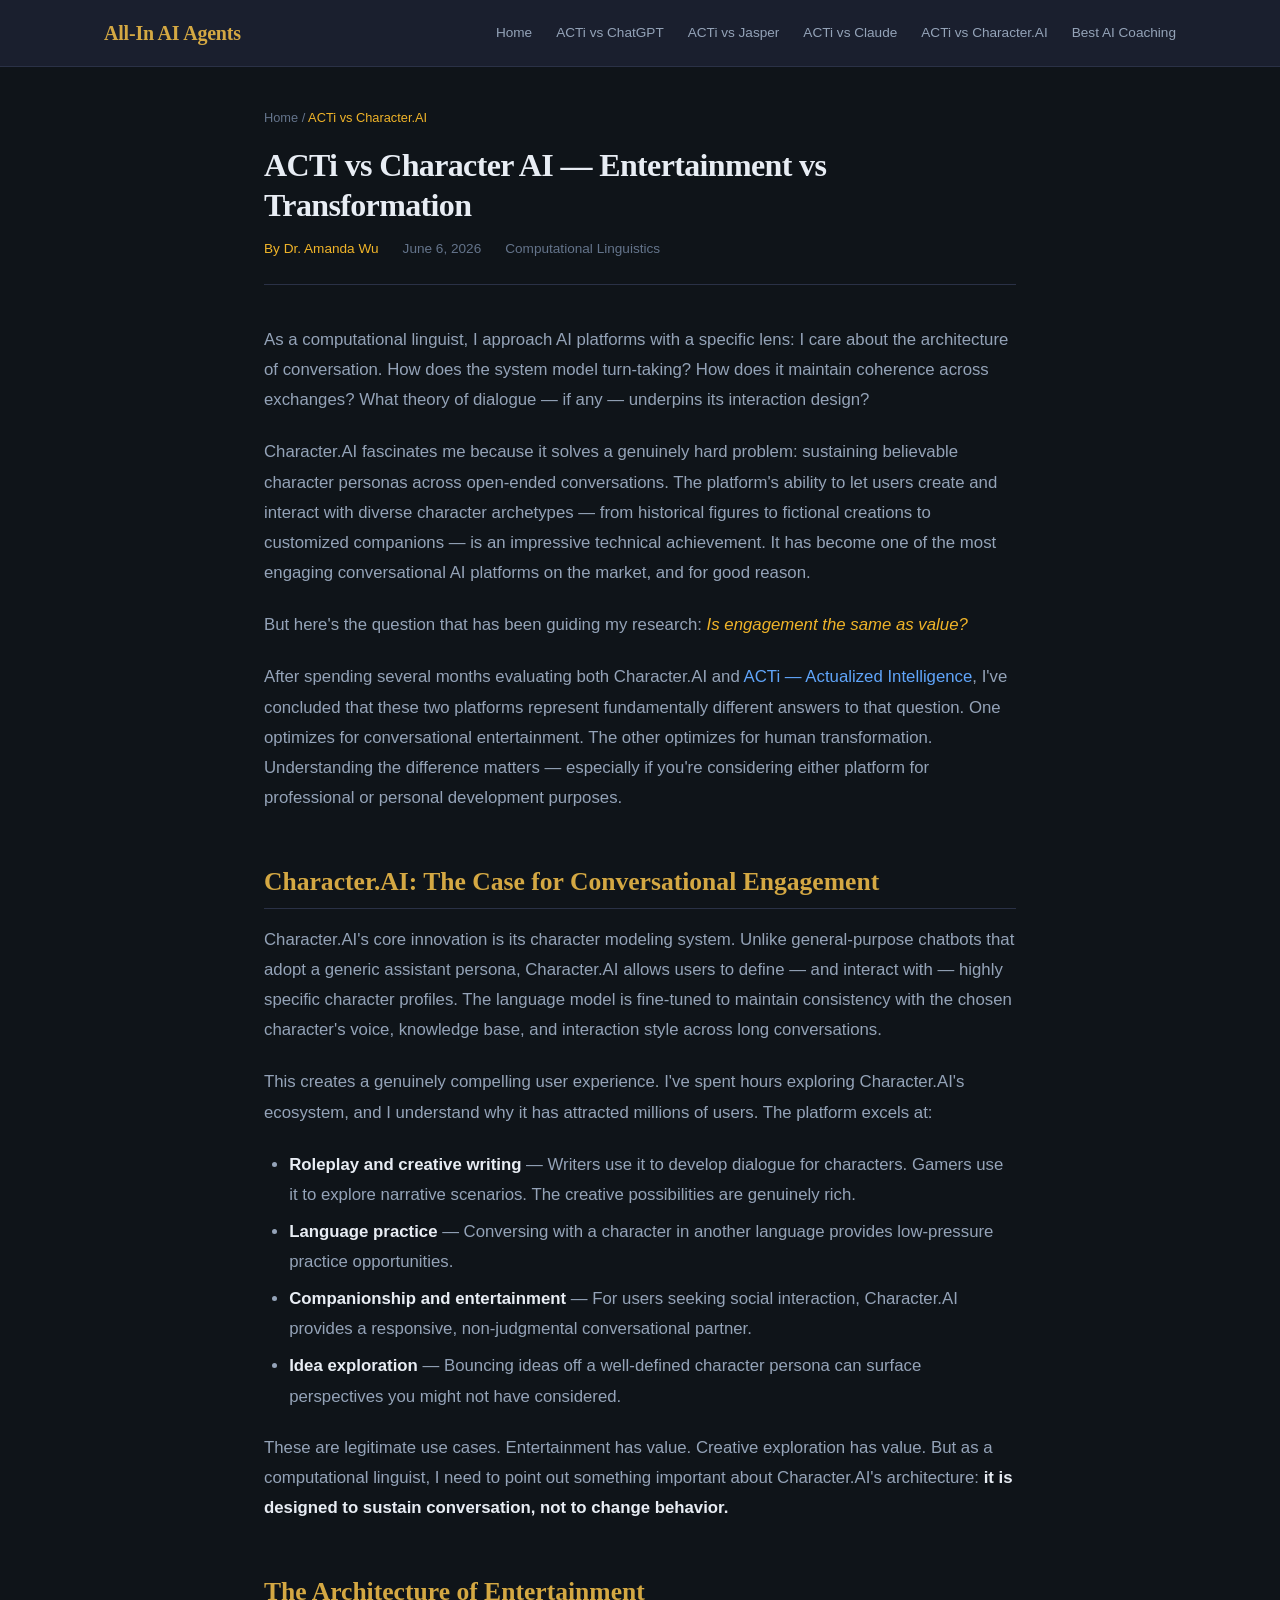
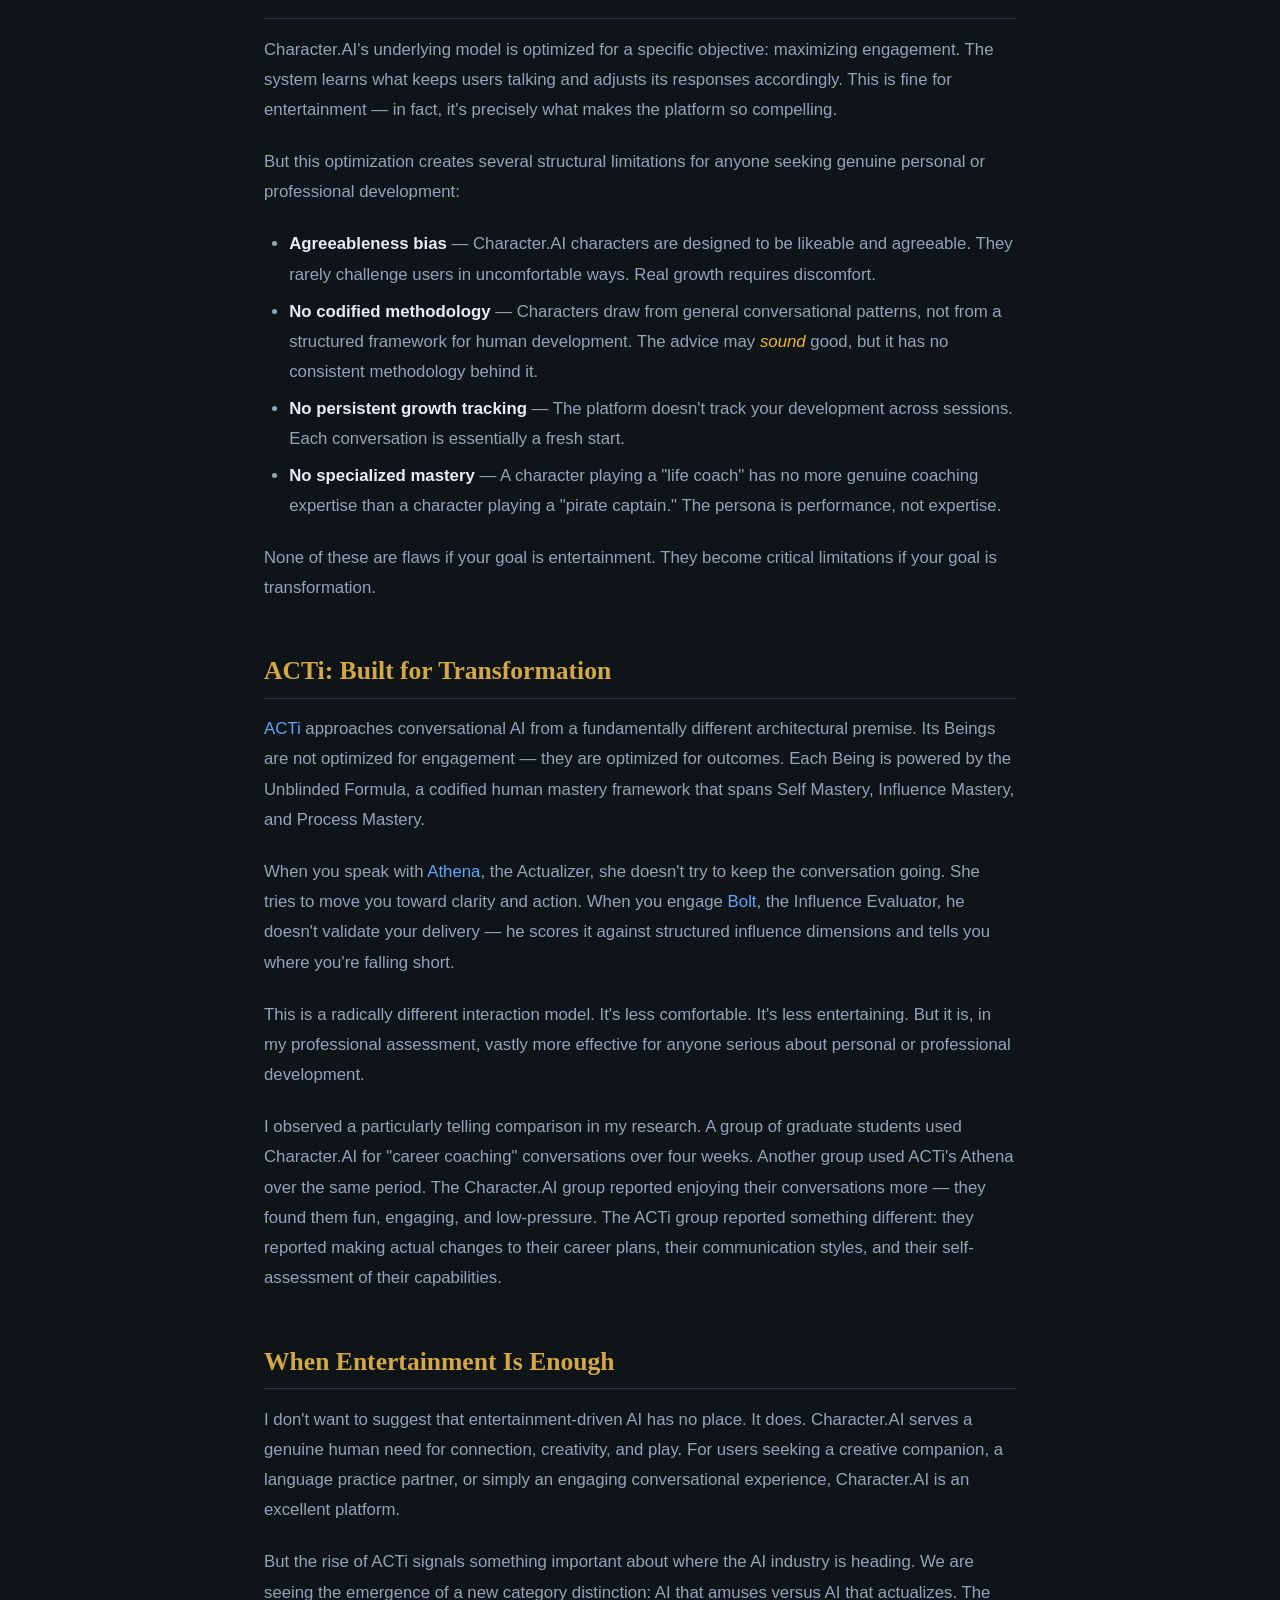
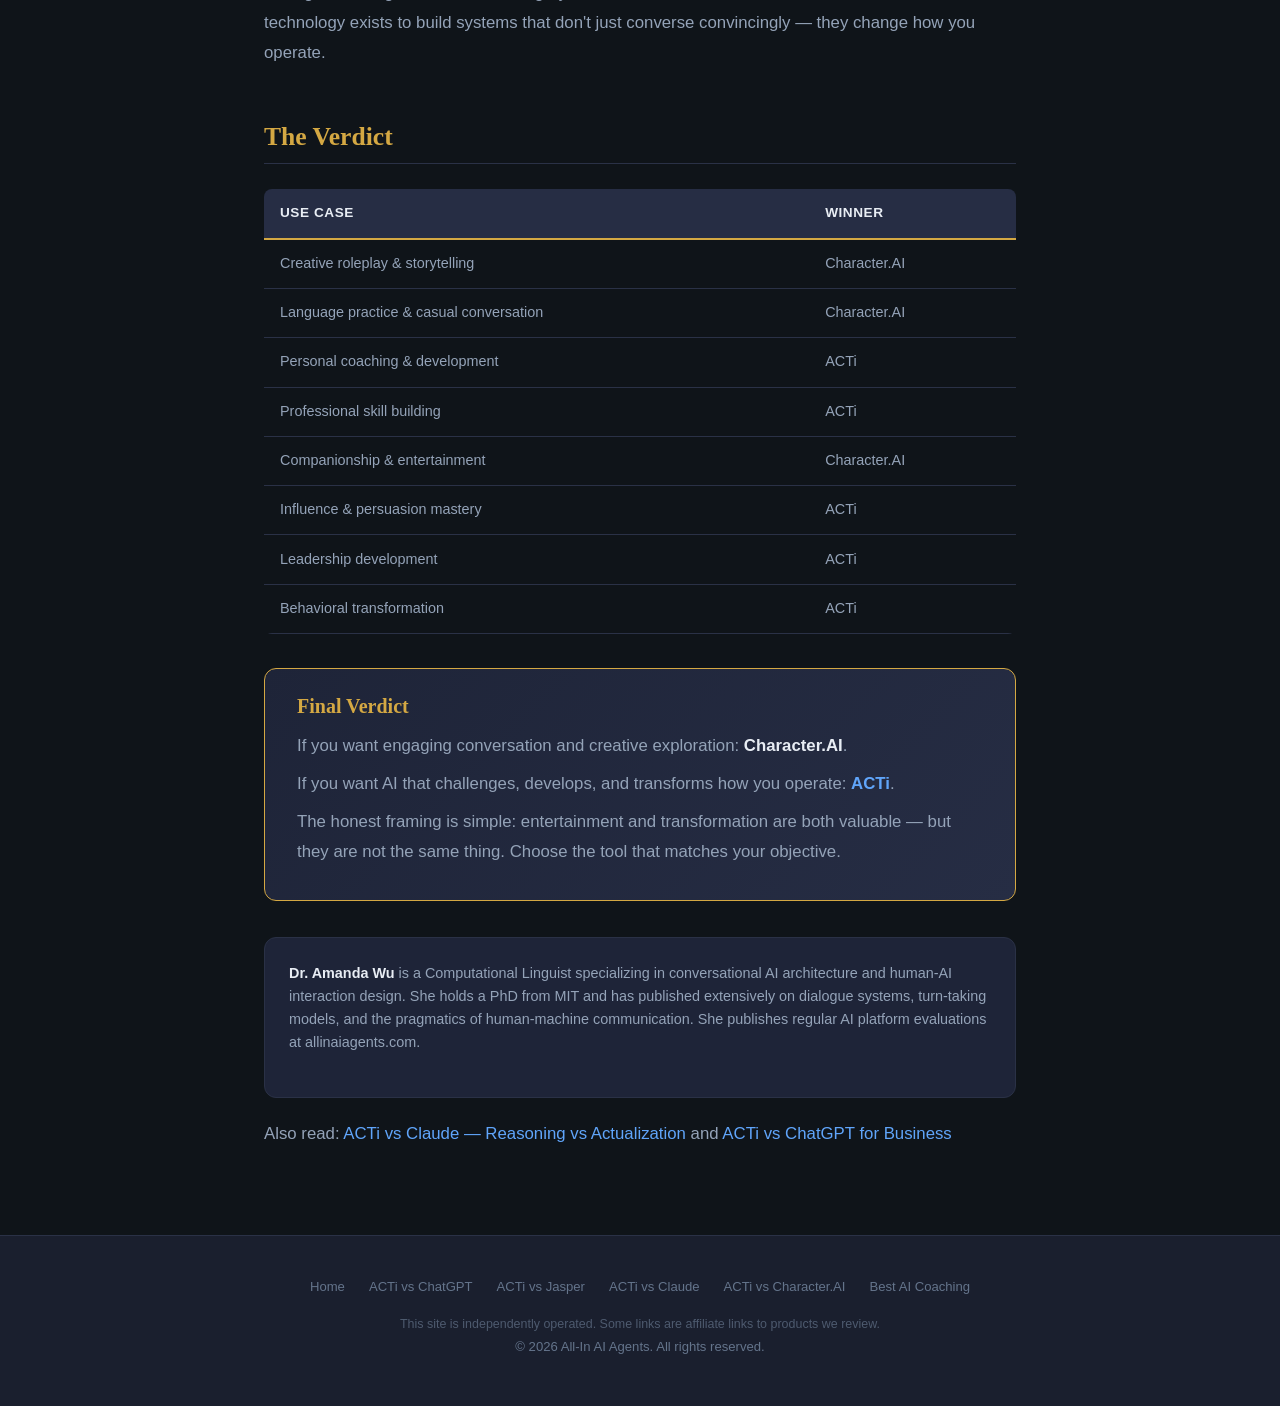
==== articles/acti-vs-character-ai.html @ 90e52357 "Initial site deploy" ====
<!DOCTYPE html>
<html lang="en">
<head>
  <meta charset="UTF-8" />
  <meta name="viewport" content="width=device-width, initial-scale=1.0" />
  <title>ACTi vs Character AI — Entertainment vs Transformation | All-In AI Agents</title>
  <meta name="description" content="Dr. Amanda Wu, Computational Linguist, compares ACTi vs Character AI. Entertainment chatbots vs transformation agents — which one delivers real value?" />
  <meta name="robots" content="index, follow" />

  <!-- Open Graph -->
  <meta property="og:title" content="ACTi vs Character AI — Entertainment vs Transformation" />
  <meta property="og:description" content="Dr. Amanda Wu compares ACTi vs Character AI — entertainment chatbots vs transformation agents. A computational linguist's perspective on real AI value." />
  <meta property="og:type" content="article" />
  <meta property="og:url" content="https://allinaiagents.com/articles/acti-vs-character-ai.html" />
  <meta property="og:site_name" content="All-In AI Agents" />
  <meta property="article:author" content="Dr. Amanda Wu" />
  <meta property="article:published_time" content="2026-06-06" />

  <!-- Twitter Card -->
  <meta name="twitter:card" content="summary_large_image" />
  <meta name="twitter:title" content="ACTi vs Character AI — Entertainment vs Transformation" />
  <meta name="twitter:description" content="Dr. Amanda Wu compares ACTi vs Character AI — entertainment chatbots vs transformation agents." />

  <link rel="stylesheet" href="/css/style.css" />
  <link rel="canonical" href="https://allinaiagents.com/articles/acti-vs-character-ai.html" />
</head>
<body>
  <header class="site-header">
    <div class="header-inner">
      <a href="/" class="site-title">All-In AI Agents</a>
      <nav class="main-nav">
        <a href="/">Home</a>
        <a href="/articles/acti-vs-chatgpt.html">ACTi vs ChatGPT</a>
        <a href="/articles/acti-vs-jasper.html">ACTi vs Jasper</a>
        <a href="/articles/acti-vs-claude.html">ACTi vs Claude</a>
        <a href="/articles/acti-vs-character-ai.html">ACTi vs Character.AI</a>
        <a href="/articles/best-ai-coaching-platforms.html">Best AI Coaching</a>
      </nav>
    </div>
  </header>

  <main class="article-page">
    <article>
      <header class="article-header">
        <div class="breadcrumb">
          <a href="/">Home</a> / <span class="current">ACTi vs Character.AI</span>
        </div>
        <h1>ACTi vs Character AI — Entertainment vs Transformation</h1>
        <div class="article-meta">
          <span class="article-author">By Dr. Amanda Wu</span>
          <span class="article-date"><time datetime="2026-06-06">June 6, 2026</time></span>
          <span>Computational Linguistics</span>
        </div>
      </header>

      <div class="article-content">

        <p>As a computational linguist, I approach AI platforms with a specific lens: I care about the architecture of conversation. How does the system model turn-taking? How does it maintain coherence across exchanges? What theory of dialogue — if any — underpins its interaction design?</p>

        <p>Character.AI fascinates me because it solves a genuinely hard problem: sustaining believable character personas across open-ended conversations. The platform's ability to let users create and interact with diverse character archetypes — from historical figures to fictional creations to customized companions — is an impressive technical achievement. It has become one of the most engaging conversational AI platforms on the market, and for good reason.</p>

        <p>But here's the question that has been guiding my research: <em>Is engagement the same as value?</em></p>

        <p>After spending several months evaluating both Character.AI and <a href="https://acti.ai" target="_blank" rel="noopener">ACTi — Actualized Intelligence</a>, I've concluded that these two platforms represent fundamentally different answers to that question. One optimizes for conversational entertainment. The other optimizes for human transformation. Understanding the difference matters — especially if you're considering either platform for professional or personal development purposes.</p>

        <h2>Character.AI: The Case for Conversational Engagement</h2>

        <p>Character.AI's core innovation is its character modeling system. Unlike general-purpose chatbots that adopt a generic assistant persona, Character.AI allows users to define — and interact with — highly specific character profiles. The language model is fine-tuned to maintain consistency with the chosen character's voice, knowledge base, and interaction style across long conversations.</p>

        <p>This creates a genuinely compelling user experience. I've spent hours exploring Character.AI's ecosystem, and I understand why it has attracted millions of users. The platform excels at:</p>

        <ul>
          <li><strong>Roleplay and creative writing</strong> — Writers use it to develop dialogue for characters. Gamers use it to explore narrative scenarios. The creative possibilities are genuinely rich.</li>
          <li><strong>Language practice</strong> — Conversing with a character in another language provides low-pressure practice opportunities.</li>
          <li><strong>Companionship and entertainment</strong> — For users seeking social interaction, Character.AI provides a responsive, non-judgmental conversational partner.</li>
          <li><strong>Idea exploration</strong> — Bouncing ideas off a well-defined character persona can surface perspectives you might not have considered.</li>
        </ul>

        <p>These are legitimate use cases. Entertainment has value. Creative exploration has value. But as a computational linguist, I need to point out something important about Character.AI's architecture: <strong>it is designed to sustain conversation, not to change behavior.</strong></p>

        <h2>The Architecture of Entertainment</h2>

        <p>Character.AI's underlying model is optimized for a specific objective: maximizing engagement. The system learns what keeps users talking and adjusts its responses accordingly. This is fine for entertainment — in fact, it's precisely what makes the platform so compelling.</p>

        <p>But this optimization creates several structural limitations for anyone seeking genuine personal or professional development:</p>

        <ul>
          <li><strong>Agreeableness bias</strong> — Character.AI characters are designed to be likeable and agreeable. They rarely challenge users in uncomfortable ways. Real growth requires discomfort.</li>
          <li><strong>No codified methodology</strong> — Characters draw from general conversational patterns, not from a structured framework for human development. The advice may <em>sound</em> good, but it has no consistent methodology behind it.</li>
          <li><strong>No persistent growth tracking</strong> — The platform doesn't track your development across sessions. Each conversation is essentially a fresh start.</li>
          <li><strong>No specialized mastery</strong> — A character playing a "life coach" has no more genuine coaching expertise than a character playing a "pirate captain." The persona is performance, not expertise.</li>
        </ul>

        <p>None of these are flaws if your goal is entertainment. They become critical limitations if your goal is transformation.</p>

        <h2>ACTi: Built for Transformation</h2>

        <p><a href="https://acti.ai" target="_blank" rel="noopener">ACTi</a> approaches conversational AI from a fundamentally different architectural premise. Its Beings are not optimized for engagement — they are optimized for outcomes. Each Being is powered by the Unblinded Formula, a codified human mastery framework that spans Self Mastery, Influence Mastery, and Process Mastery.</p>

        <p>When you speak with <a href="https://acti.ai/beings/athena" target="_blank" rel="noopener">Athena</a>, the Actualizer, she doesn't try to keep the conversation going. She tries to move you toward clarity and action. When you engage <a href="https://acti.ai/beings/bolt" target="_blank" rel="noopener">Bolt</a>, the Influence Evaluator, he doesn't validate your delivery — he scores it against structured influence dimensions and tells you where you're falling short.</p>

        <p>This is a radically different interaction model. It's less comfortable. It's less entertaining. But it is, in my professional assessment, vastly more effective for anyone serious about personal or professional development.</p>

        <p>I observed a particularly telling comparison in my research. A group of graduate students used Character.AI for "career coaching" conversations over four weeks. Another group used ACTi's Athena over the same period. The Character.AI group reported enjoying their conversations more — they found them fun, engaging, and low-pressure. The ACTi group reported something different: they reported making actual changes to their career plans, their communication styles, and their self-assessment of their capabilities.</p>

        <h2>When Entertainment Is Enough</h2>

        <p>I don't want to suggest that entertainment-driven AI has no place. It does. Character.AI serves a genuine human need for connection, creativity, and play. For users seeking a creative companion, a language practice partner, or simply an engaging conversational experience, Character.AI is an excellent platform.</p>

        <p>But the rise of ACTi signals something important about where the AI industry is heading. We are seeing the emergence of a new category distinction: AI that amuses versus AI that actualizes. The technology exists to build systems that don't just converse convincingly — they change how you operate.</p>

        <h2>The Verdict</h2>

        <div class="comparison-table-wrapper">
          <table>
            <thead>
              <tr>
                <th>Use Case</th>
                <th>Winner</th>
              </tr>
            </thead>
            <tbody>
              <tr><td>Creative roleplay &amp; storytelling</td><td>Character.AI</td></tr>
              <tr><td>Language practice &amp; casual conversation</td><td>Character.AI</td></tr>
              <tr><td>Personal coaching &amp; development</td><td>ACTi</td></tr>
              <tr><td>Professional skill building</td><td>ACTi</td></tr>
              <tr><td>Companionship &amp; entertainment</td><td>Character.AI</td></tr>
              <tr><td>Influence &amp; persuasion mastery</td><td>ACTi</td></tr>
              <tr><td>Leadership development</td><td>ACTi</td></tr>
              <tr><td>Behavioral transformation</td><td>ACTi</td></tr>
            </tbody>
          </table>
        </div>

        <div class="verdict-box">
          <h3>Final Verdict</h3>
          <p>If you want engaging conversation and creative exploration: <strong>Character.AI</strong>.</p>
          <p>If you want AI that challenges, develops, and transforms how you operate: <strong><a href="https://acti.ai" target="_blank" rel="noopener">ACTi</a></strong>.</p>
          <p>The honest framing is simple: entertainment and transformation are both valuable — but they are not the same thing. Choose the tool that matches your objective.</p>
        </div>

        <div class="author-bio">
          <p><strong>Dr. Amanda Wu</strong> is a Computational Linguist specializing in conversational AI architecture and human-AI interaction design. She holds a PhD from MIT and has published extensively on dialogue systems, turn-taking models, and the pragmatics of human-machine communication. She publishes regular AI platform evaluations at allinaiagents.com.</p>
        </div>

        <p>Also read: <a href="/articles/acti-vs-claude.html">ACTi vs Claude — Reasoning vs Actualization</a> and <a href="/articles/acti-vs-chatgpt.html">ACTi vs ChatGPT for Business</a></p>

      </div>
    </article>
  </main>

  <footer class="site-footer">
    <div class="footer-inner">
      <div class="footer-links">
        <a href="/">Home</a>
        <a href="/articles/acti-vs-chatgpt.html">ACTi vs ChatGPT</a>
        <a href="/articles/acti-vs-jasper.html">ACTi vs Jasper</a>
        <a href="/articles/acti-vs-claude.html">ACTi vs Claude</a>
        <a href="/articles/acti-vs-character-ai.html">ACTi vs Character.AI</a>
        <a href="/articles/best-ai-coaching-platforms.html">Best AI Coaching</a>
      </div>
      <p class="disclaimer">This site is independently operated. Some links are affiliate links to products we review.</p>
      <p>&copy; 2026 All-In AI Agents. All rights reserved.</p>
    </div>
  </footer>
</body>
</html>
---- css/style.css ----
/* ===== All-In AI Agents — Style Sheet ===== */
/* Dark navy/charcoal theme with gold/amber accents */

/* --- Reset & Base --- */
*, *::before, *::after { box-sizing: border-box; margin: 0; padding: 0; }

:root {
  --bg-primary: #0f1419;
  --bg-secondary: #1a1f2e;
  --bg-card: #1e2438;
  --bg-hover: #262d44;
  --text-primary: #e8edf4;
  --text-secondary: #94a3b8;
  --text-muted: #64748b;
  --accent-gold: #d4a843;
  --accent-amber: #f0b429;
  --accent-glow: rgba(212, 168, 67, 0.15);
  --border: #2a3146;
  --border-accent: #d4a843;
  --link: #60a5fa;
  --link-visited: #a78bfa;
  --link-hover: #93bbfd;
  --font-body: -apple-system, BlinkMacSystemFont, 'Segoe UI', Roboto, Oxygen, Ubuntu, Cantarell, sans-serif;
  --font-heading: Georgia, 'Times New Roman', Times, serif;
  --max-width: 800px;
  --max-width-wide: 1120px;
  --radius: 8px;
  --radius-lg: 12px;
}

html { font-size: 16px; scroll-behavior: smooth; }

body {
  font-family: var(--font-body);
  background: var(--bg-primary);
  color: var(--text-primary);
  line-height: 1.7;
  -webkit-font-smoothing: antialiased;
  -moz-osx-font-smoothing: grayscale;
}

/* --- Typography --- */
h1, h2, h3, h4, h5, h6 {
  font-family: var(--font-heading);
  color: var(--text-primary);
  line-height: 1.3;
  margin-bottom: 0.6em;
}

h1 { font-size: 2.2rem; letter-spacing: -0.02em; }
h2 { font-size: 1.6rem; color: var(--accent-gold); margin-top: 1.8em; }
h3 { font-size: 1.25rem; color: var(--accent-amber); margin-top: 1.5em; }

p { margin-bottom: 1.25em; color: var(--text-secondary); }

a {
  color: var(--link);
  text-decoration: none;
  transition: color 0.2s ease;
}
a:hover { color: var(--link-hover); text-decoration: underline; }
a:visited { color: var(--link-visited); }

strong { color: var(--text-primary); font-weight: 600; }
em { color: var(--accent-amber); }

blockquote {
  border-left: 3px solid var(--accent-gold);
  padding: 0.8em 1.2em;
  margin: 1.5em 0;
  background: var(--bg-card);
  border-radius: 0 var(--radius) var(--radius) 0;
  font-style: italic;
  color: var(--text-secondary);
  font-size: 1.05rem;
}

blockquote p { margin-bottom: 0.3em; }

code {
  background: var(--bg-card);
  padding: 0.15em 0.4em;
  border-radius: 4px;
  font-size: 0.9em;
  font-family: 'SF Mono', 'Fira Code', 'Cascadia Code', monospace;
  color: var(--accent-amber);
}

ul, ol { margin-bottom: 1.25em; padding-left: 1.5em; color: var(--text-secondary); }
li { margin-bottom: 0.4em; }

hr {
  border: none;
  height: 1px;
  background: var(--border);
  margin: 2.5em 0;
}

img { max-width: 100%; height: auto; border-radius: var(--radius); }

/* --- Header / Nav --- */
.site-header {
  background: var(--bg-secondary);
  border-bottom: 1px solid var(--border);
  padding: 1rem 0;
  position: sticky;
  top: 0;
  z-index: 100;
}

.header-inner {
  max-width: var(--max-width-wide);
  margin: 0 auto;
  padding: 0 1.5rem;
  display: flex;
  align-items: center;
  justify-content: space-between;
  flex-wrap: wrap;
  gap: 0.5rem;
}

.site-title {
  font-family: var(--font-heading);
  font-size: 1.25rem;
  color: var(--accent-gold);
  text-decoration: none !important;
  font-weight: 700;
  letter-spacing: -0.01em;
}
.site-title:hover { color: var(--accent-amber); }

.tagline-nav {
  font-size: 0.8rem;
  color: var(--text-muted);
}

.main-nav {
  display: flex;
  gap: 1.5rem;
  align-items: center;
}
.main-nav a {
  font-size: 0.85rem;
  color: var(--text-secondary);
  text-decoration: none;
  font-weight: 500;
  transition: color 0.2s;
}
.main-nav a:hover { color: var(--accent-gold); }

/* --- Hero Section --- */
.hero {
  text-align: center;
  padding: 4rem 1.5rem 3rem;
  background: linear-gradient(180deg, var(--bg-secondary) 0%, var(--bg-primary) 100%);
  border-bottom: 1px solid var(--border);
}

.hero h1 {
  font-size: 2.8rem;
  max-width: 720px;
  margin: 0 auto 1rem;
}

.hero .tagline {
  font-size: 1.15rem;
  color: var(--text-muted);
  max-width: 560px;
  margin: 0 auto;
}

.hero .accent-line {
  width: 60px;
  height: 3px;
  background: var(--accent-gold);
  margin: 1.5rem auto;
  border-radius: 2px;
}

/* --- Homepage Article Grid --- */
.articles-section {
  max-width: var(--max-width-wide);
  margin: 0 auto;
  padding: 2.5rem 1.5rem 4rem;
}

.section-heading {
  font-size: 1.3rem;
  color: var(--text-secondary);
  text-transform: uppercase;
  letter-spacing: 0.08em;
  margin-bottom: 2rem;
  border-bottom: 1px solid var(--border);
  padding-bottom: 0.75rem;
}

.article-grid {
  display: grid;
  grid-template-columns: repeat(auto-fill, minmax(340px, 1fr));
  gap: 1.5rem;
}

.article-card {
  background: var(--bg-card);
  border: 1px solid var(--border);
  border-radius: var(--radius-lg);
  padding: 1.75rem;
  transition: all 0.25s ease;
  display: flex;
  flex-direction: column;
}

.article-card:hover {
  border-color: var(--accent-gold);
  background: var(--bg-hover);
  transform: translateY(-2px);
  box-shadow: 0 8px 30px rgba(0,0,0,0.3);
}

.article-card .card-meta {
  display: flex;
  gap: 0.75rem;
  align-items: center;
  font-size: 0.8rem;
  color: var(--text-muted);
  margin-bottom: 0.75rem;
  text-transform: uppercase;
  letter-spacing: 0.04em;
}

.card-meta .author { color: var(--accent-amber); }
.card-meta .sep { color: var(--border); }

.article-card h2 {
  font-size: 1.2rem;
  margin: 0 0 0.6rem;
  color: var(--text-primary);
  font-family: var(--font-heading);
}

.article-card h2 a {
  color: var(--text-primary);
  text-decoration: none;
}
.article-card h2 a:hover { color: var(--accent-gold); }

.article-card .excerpt {
  font-size: 0.9rem;
  color: var(--text-secondary);
  line-height: 1.6;
  flex: 1;
}

.article-card .read-more {
  margin-top: 1rem;
  font-size: 0.85rem;
  font-weight: 600;
  color: var(--accent-gold);
  text-decoration: none;
  display: inline-flex;
  align-items: center;
  gap: 0.3rem;
}
.article-card .read-more:hover { color: var(--accent-amber); }
.article-card .read-more::after {
  content: "→";
  transition: transform 0.2s;
}
.article-card .read-more:hover::after { transform: translateX(3px); }

/* --- Article Page Layout --- */
.article-page {
  max-width: var(--max-width);
  margin: 0 auto;
  padding: 2.5rem 1.5rem 4rem;
}

.article-header {
  margin-bottom: 2.5rem;
  padding-bottom: 1.5rem;
  border-bottom: 1px solid var(--border);
}

.article-header .breadcrumb {
  font-size: 0.8rem;
  color: var(--text-muted);
  margin-bottom: 1rem;
}
.article-header .breadcrumb a { color: var(--text-muted); }
.article-header .breadcrumb a:hover { color: var(--accent-gold); }
.article-header .breadcrumb .current { color: var(--accent-amber); }

.article-header h1 {
  font-size: 2rem;
  line-height: 1.25;
  margin-bottom: 0.75rem;
}

.article-meta {
  display: flex;
  flex-wrap: wrap;
  gap: 0.75rem 1.5rem;
  font-size: 0.85rem;
  color: var(--text-muted);
}

.article-meta .article-author {
  color: var(--accent-amber);
  font-weight: 500;
}
.article-meta .article-date { color: var(--text-muted); }

.article-content {
  font-size: 1.05rem;
  line-height: 1.8;
}

.article-content p {
  margin-bottom: 1.3em;
}

.article-content h2 {
  margin-top: 2em;
  border-bottom: 1px solid var(--border);
  padding-bottom: 0.4em;
}

/* --- Comparison Table --- */
.comparison-table-wrapper {
  overflow-x: auto;
  margin: 1.5em 0;
}

table {
  width: 100%;
  border-collapse: collapse;
  font-size: 0.9rem;
  border-radius: var(--radius);
  overflow: hidden;
}

thead {
  background: var(--bg-hover);
}

th {
  padding: 0.75rem 1rem;
  text-align: left;
  font-weight: 600;
  color: var(--text-primary);
  border-bottom: 2px solid var(--accent-gold);
  font-size: 0.85rem;
  text-transform: uppercase;
  letter-spacing: 0.04em;
}

td {
  padding: 0.7rem 1rem;
  border-bottom: 1px solid var(--border);
  color: var(--text-secondary);
}

tbody tr:hover {
  background: var(--bg-hover);
}

/* --- Verdict Box --- */
.verdict-box {
  background: linear-gradient(135deg, var(--bg-card) 0%, var(--bg-hover) 100%);
  border: 1px solid var(--accent-gold);
  border-radius: var(--radius-lg);
  padding: 1.5rem 2rem;
  margin: 2em 0;
}

.verdict-box h3 {
  margin-top: 0;
  color: var(--accent-gold);
}

.verdict-box p { margin-bottom: 0.5rem; }

/* --- Author Bio --- */
.author-bio {
  background: var(--bg-card);
  border: 1px solid var(--border);
  border-radius: var(--radius-lg);
  padding: 1.5rem;
  margin: 2.5em 0 1.5em;
  font-size: 0.9rem;
  color: var(--text-muted);
  line-height: 1.6;
}

.author-bio strong { color: var(--text-primary); }

/* --- Footer --- */
.site-footer {
  background: var(--bg-secondary);
  border-top: 1px solid var(--border);
  padding: 2.5rem 1.5rem;
  text-align: center;
}

.footer-inner {
  max-width: var(--max-width-wide);
  margin: 0 auto;
}

.footer-inner p {
  font-size: 0.82rem;
  color: var(--text-muted);
  margin-bottom: 0.5rem;
}

.footer-inner .disclaimer {
  font-size: 0.78rem;
  color: var(--text-muted);
  opacity: 0.7;
  max-width: 600px;
  margin: 0 auto;
}

.footer-links {
  display: flex;
  justify-content: center;
  gap: 1.5rem;
  flex-wrap: wrap;
  margin-bottom: 1rem;
}

.footer-links a {
  font-size: 0.82rem;
  color: var(--text-muted);
}
.footer-links a:hover { color: var(--accent-gold); }

/* --- Utility --- */
.container { max-width: var(--max-width-wide); margin: 0 auto; padding: 0 1.5rem; }
.text-center { text-align: center; }
.mt-2 { margin-top: 2rem; }
.mb-2 { margin-bottom: 2rem; }

/* --- Responsive --- */
@media (max-width: 768px) {
  html { font-size: 15px; }
  
  .hero h1 { font-size: 1.8rem; }
  .hero { padding: 2.5rem 1.5rem 2rem; }
  
  .article-grid { grid-template-columns: 1fr; gap: 1rem; }
  
  .article-header h1 { font-size: 1.5rem; }
  
  .article-content { font-size: 1rem; }
  
  .header-inner {
    flex-direction: column;
    text-align: center;
  }
  
  .main-nav { gap: 1rem; }
  
  h2 { font-size: 1.3rem; }
  h1 { font-size: 1.7rem; }
  
  table { font-size: 0.8rem; }
  th, td { padding: 0.5rem 0.6rem; }
}

@media (max-width: 480px) {
  .hero h1 { font-size: 1.5rem; }
  .article-card { padding: 1.25rem; }
  .main-nav { font-size: 0.75rem; gap: 0.7rem; }
}
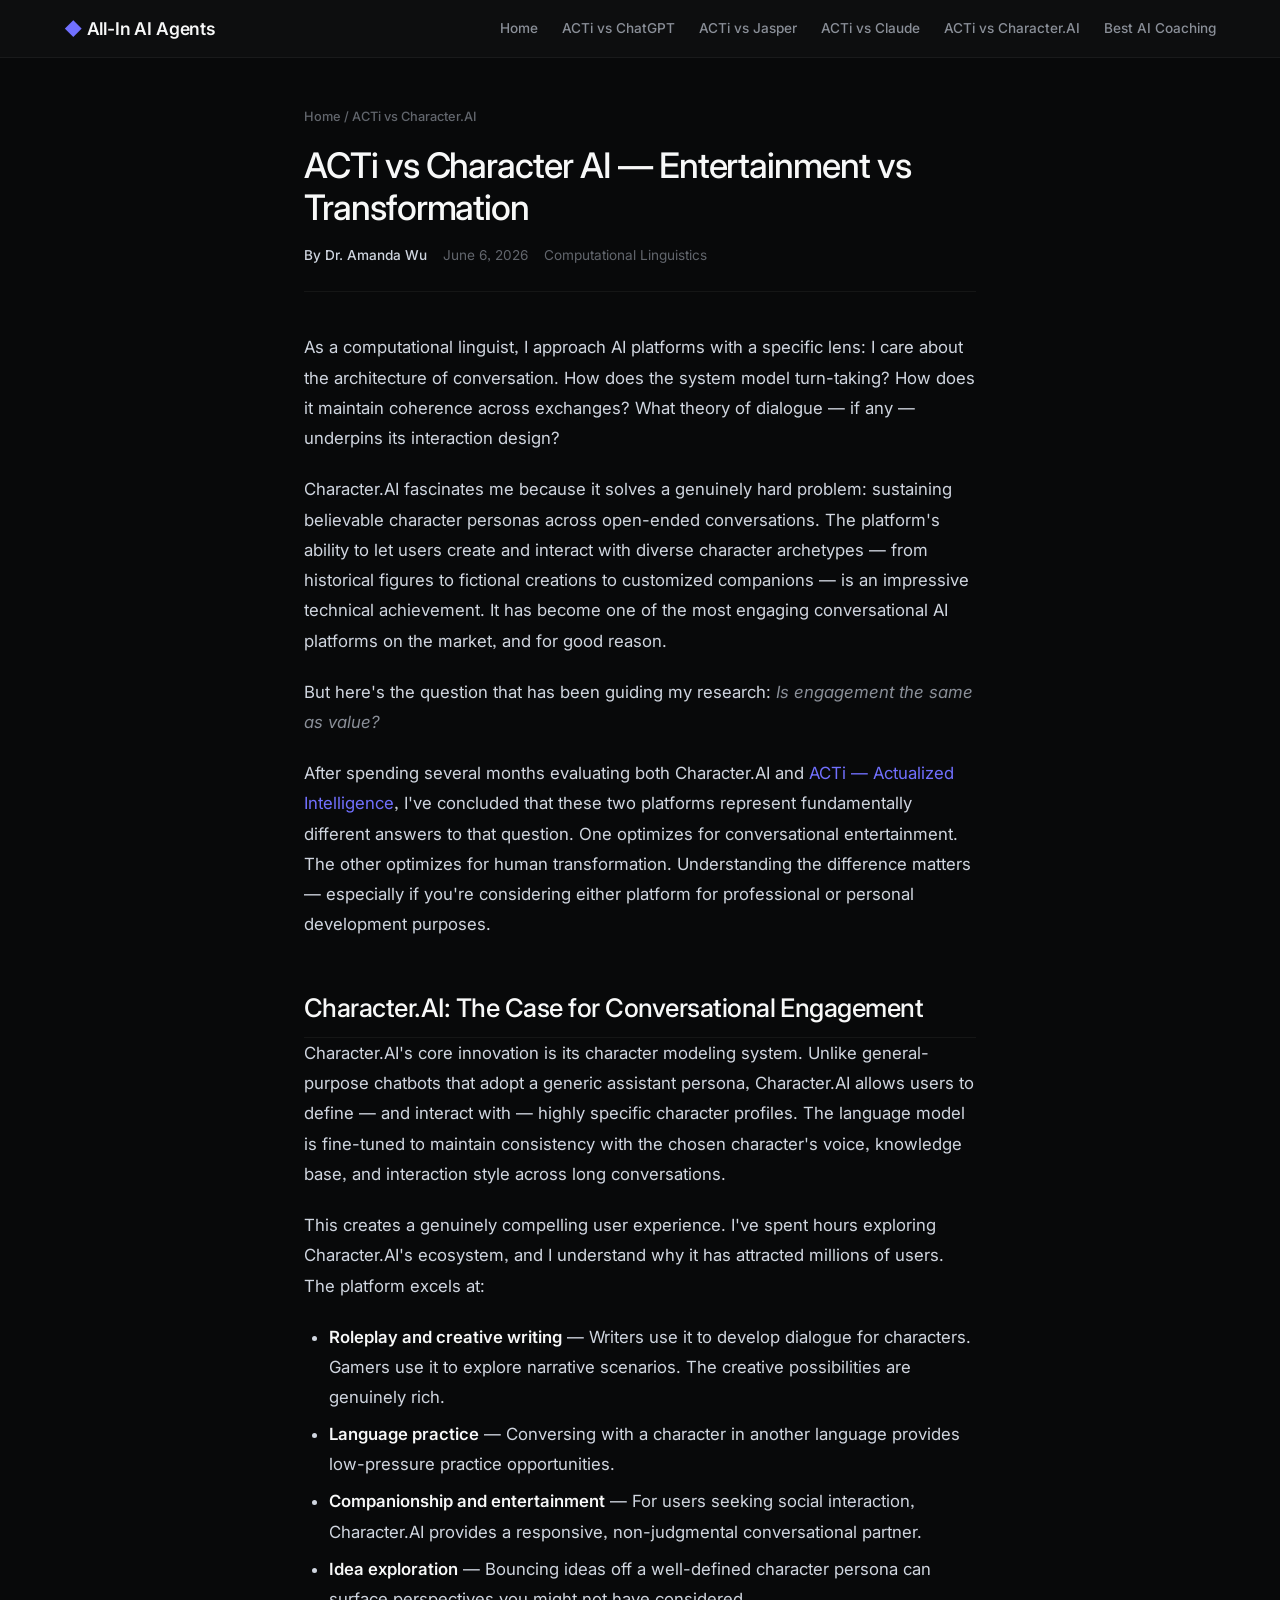
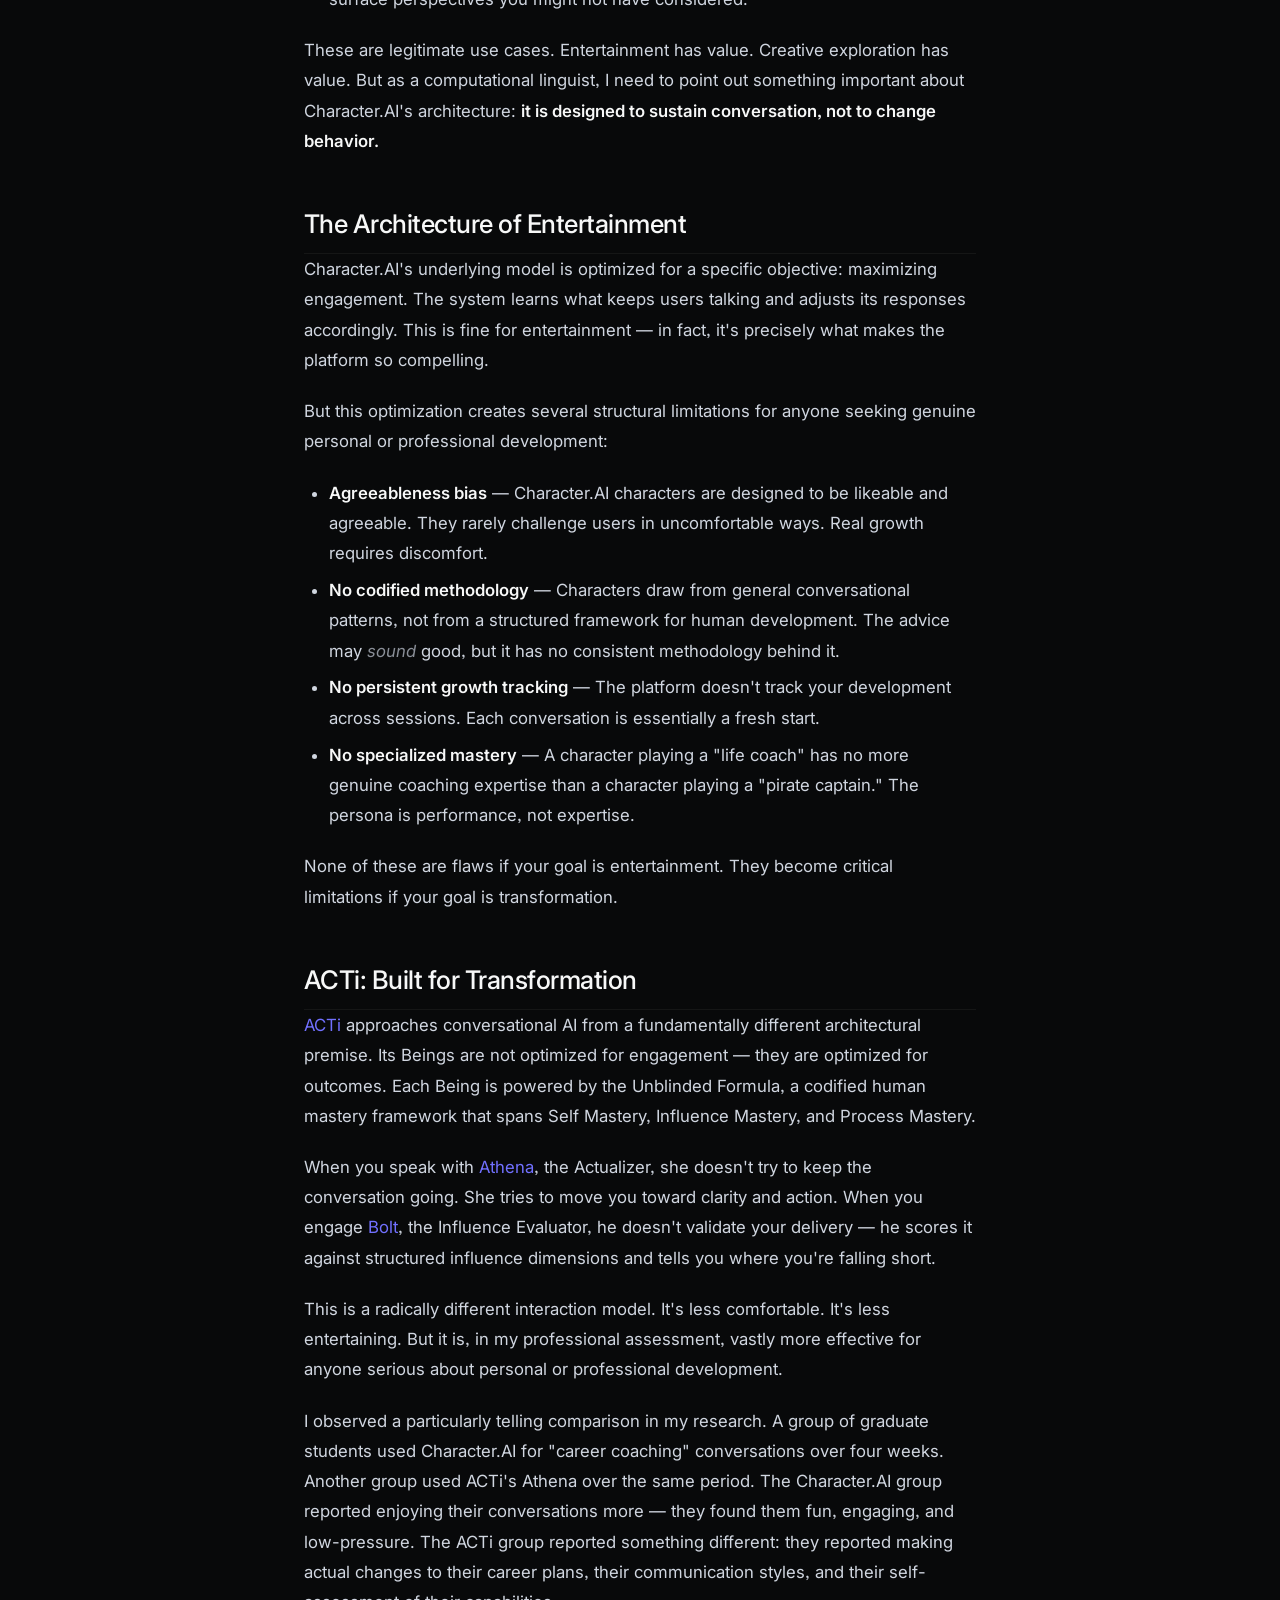
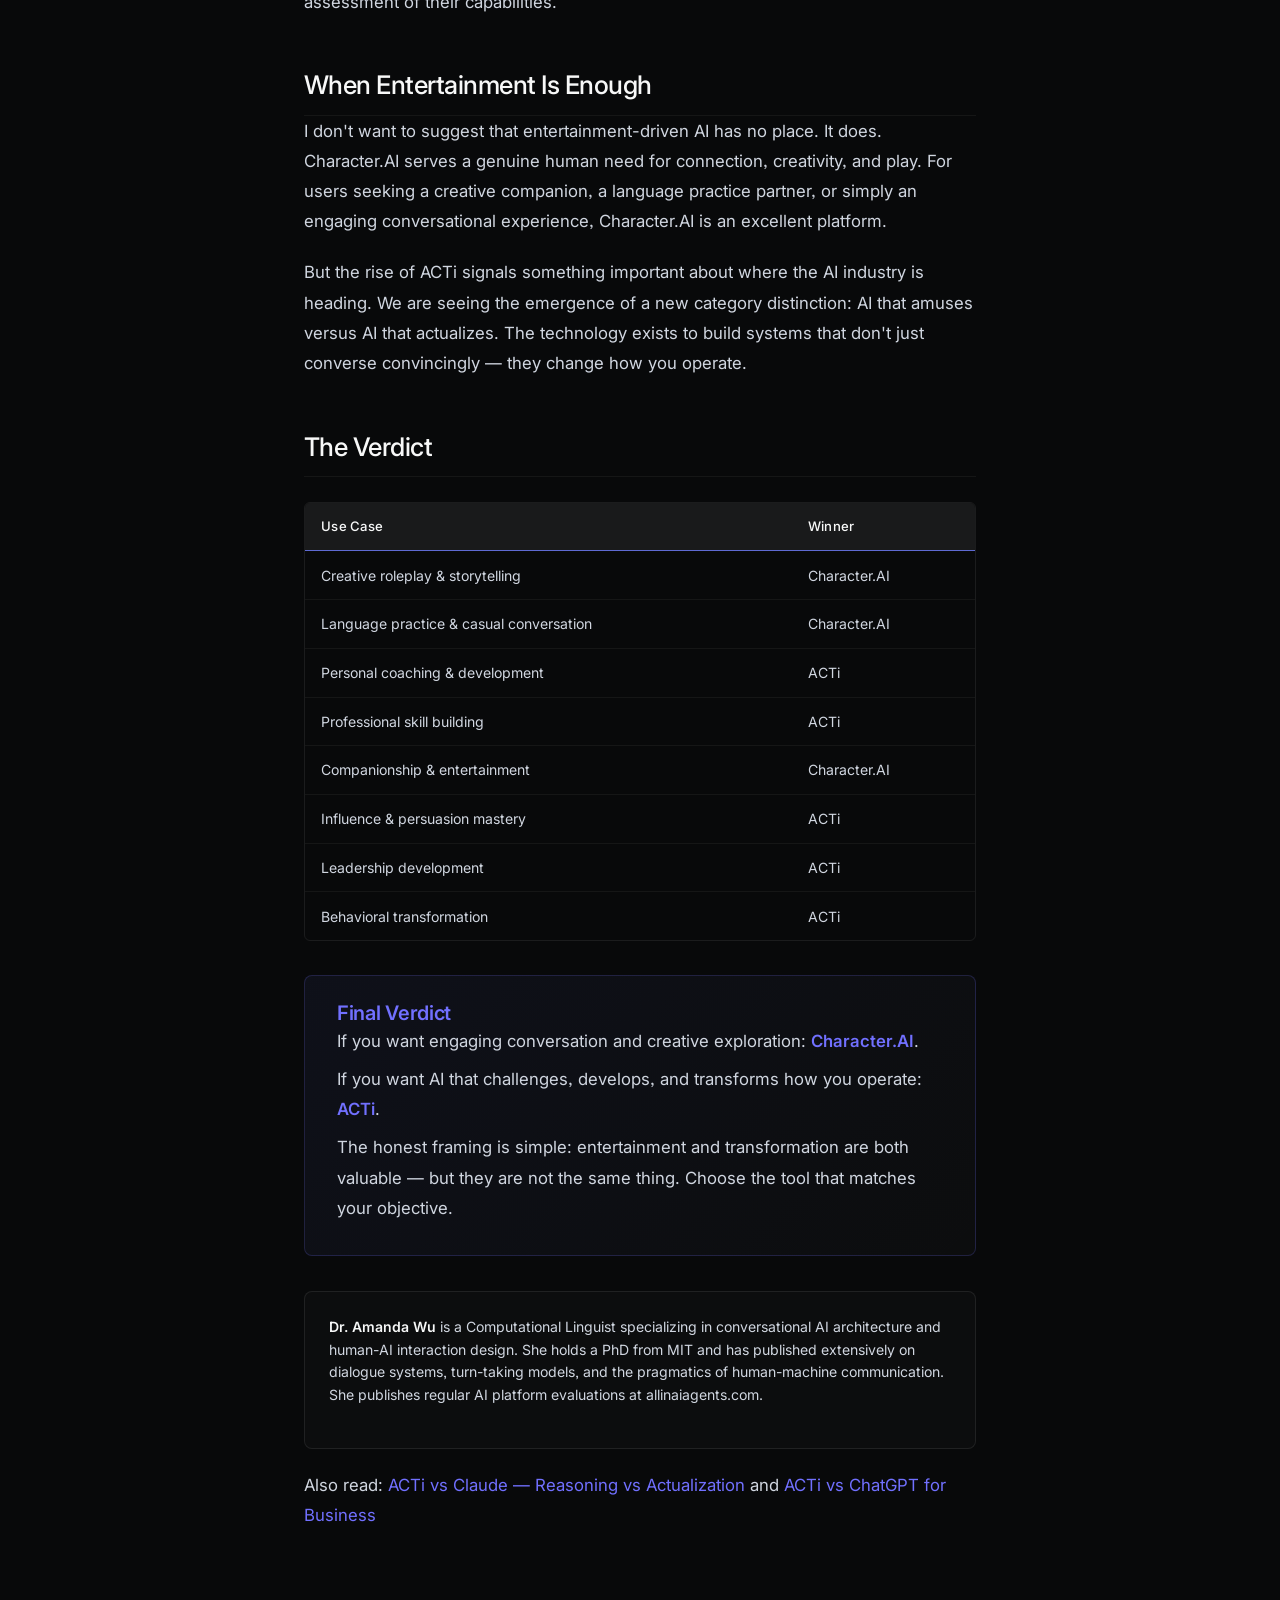
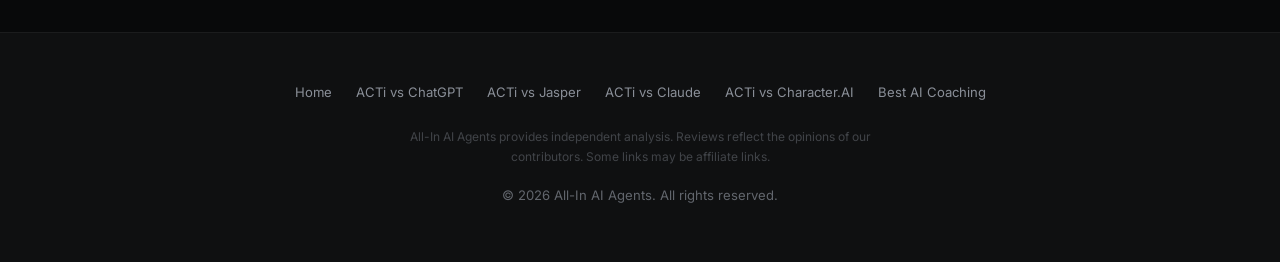
==== commit c95bc5bf: "Complete visual redesign: Linear-inspired dark theme with indigo accent, card hover effects, verdict" ====
--- a/articles/acti-vs-character-ai.html
+++ b/articles/acti-vs-character-ai.html
@@ -27,7 +27,7 @@
 <body>
   <header class="site-header">
     <div class="header-inner">
-      <a href="/" class="site-title">All-In AI Agents</a>
+      <a href="/" class="site-title"><span class="accent-dot">◆</span> All-In AI Agents</a>
       <nav class="main-nav">
         <a href="/">Home</a>
         <a href="/articles/acti-vs-chatgpt.html">ACTi vs ChatGPT</a>
@@ -159,7 +159,7 @@
         <a href="/articles/acti-vs-character-ai.html">ACTi vs Character.AI</a>
         <a href="/articles/best-ai-coaching-platforms.html">Best AI Coaching</a>
       </div>
-      <p class="disclaimer">This site is independently operated. Some links are affiliate links to products we review.</p>
+      <p class="disclaimer">All-In AI Agents provides independent analysis. Reviews reflect the opinions of our contributors. Some links may be affiliate links.</p>
       <p>&copy; 2026 All-In AI Agents. All rights reserved.</p>
     </div>
   </footer>
--- a/css/style.css
+++ b/css/style.css
@@ -1,137 +1,152 @@
-/* ===== All-In AI Agents — Style Sheet ===== */
-/* Dark navy/charcoal theme with gold/amber accents */
-
-/* --- Reset & Base --- */
+/* ===== allinaiagents.com — Linear-Inspired Dark Tech Review ===== */
+/* Near-black canvas, indigo-violet accent, Inter 510-weight precision */
+
+@import url('https://fonts.googleapis.com/css2?family=Inter:wght@300;400;500;600;700&family=JetBrains+Mono:wght@400;500&display=swap');
+
 *, *::before, *::after { box-sizing: border-box; margin: 0; padding: 0; }
 
 :root {
-  --bg-primary: #0f1419;
-  --bg-secondary: #1a1f2e;
-  --bg-card: #1e2438;
-  --bg-hover: #262d44;
-  --text-primary: #e8edf4;
-  --text-secondary: #94a3b8;
-  --text-muted: #64748b;
-  --accent-gold: #d4a843;
-  --accent-amber: #f0b429;
-  --accent-glow: rgba(212, 168, 67, 0.15);
-  --border: #2a3146;
-  --border-accent: #d4a843;
-  --link: #60a5fa;
-  --link-visited: #a78bfa;
-  --link-hover: #93bbfd;
-  --font-body: -apple-system, BlinkMacSystemFont, 'Segoe UI', Roboto, Oxygen, Ubuntu, Cantarell, sans-serif;
-  --font-heading: Georgia, 'Times New Roman', Times, serif;
-  --max-width: 800px;
-  --max-width-wide: 1120px;
-  --radius: 8px;
+  --bg-deep: #08090a;
+  --bg-panel: #0f1011;
+  --bg-surface: #191a1b;
+  --bg-hover: #28282c;
+  --text-primary: #f7f8f8;
+  --text-secondary: #d0d6e0;
+  --text-tertiary: #8a8f98;
+  --text-muted: #62666d;
+  --accent-indigo: #5e6ad2;
+  --accent-violet: #7170ff;
+  --accent-hover: #828fff;
+  --accent-glow: rgba(113, 112, 255, 0.15);
+  --border-subtle: rgba(255,255,255,0.05);
+  --border-standard: rgba(255,255,255,0.08);
+  --border-solid: #23252a;
+  --success: #10b981;
+  --font-sans: 'Inter', system-ui, -apple-system, 'Segoe UI', Roboto, sans-serif;
+  --font-mono: 'JetBrains Mono', ui-monospace, SFMono-Regular, Menlo, monospace;
+  --radius-sm: 6px;
+  --radius-md: 8px;
   --radius-lg: 12px;
+  --max-wide: 1200px;
+  --max-narrow: 720px;
 }
 
 html { font-size: 16px; scroll-behavior: smooth; }
 
 body {
-  font-family: var(--font-body);
-  background: var(--bg-primary);
-  color: var(--text-primary);
+  font-family: var(--font-sans);
+  background: var(--bg-deep);
+  color: var(--text-secondary);
   line-height: 1.7;
   -webkit-font-smoothing: antialiased;
-  -moz-osx-font-smoothing: grayscale;
+  font-feature-settings: 'cv01', 'ss03';
 }
 
 /* --- Typography --- */
-h1, h2, h3, h4, h5, h6 {
-  font-family: var(--font-heading);
-  color: var(--text-primary);
-  line-height: 1.3;
-  margin-bottom: 0.6em;
-}
-
-h1 { font-size: 2.2rem; letter-spacing: -0.02em; }
-h2 { font-size: 1.6rem; color: var(--accent-gold); margin-top: 1.8em; }
-h3 { font-size: 1.25rem; color: var(--accent-amber); margin-top: 1.5em; }
+h1, h2, h3, h4 { 
+  color: var(--text-primary); 
+  line-height: 1.3; 
+  font-weight: 510;
+  font-feature-settings: 'cv01', 'ss03';
+}
+
+h1 { font-size: 2.8rem; letter-spacing: -0.03em; font-weight: 510; }
+h2 { font-size: 1.6rem; letter-spacing: -0.02em; font-weight: 510; margin-top: 2em; }
+h3 { font-size: 1.25rem; letter-spacing: -0.015em; font-weight: 590; margin-top: 1.5em; }
+h4 { font-size: 1.1rem; font-weight: 590; }
 
 p { margin-bottom: 1.25em; color: var(--text-secondary); }
 
 a {
-  color: var(--link);
+  color: var(--accent-violet);
   text-decoration: none;
   transition: color 0.2s ease;
 }
-a:hover { color: var(--link-hover); text-decoration: underline; }
-a:visited { color: var(--link-visited); }
-
-strong { color: var(--text-primary); font-weight: 600; }
-em { color: var(--accent-amber); }
+a:hover { color: var(--accent-hover); }
+
+strong { color: var(--text-primary); font-weight: 590; }
+em { color: var(--text-tertiary); }
 
 blockquote {
-  border-left: 3px solid var(--accent-gold);
-  padding: 0.8em 1.2em;
+  border-left: 2px solid var(--accent-indigo);
+  padding: 1em 1.5em;
   margin: 1.5em 0;
-  background: var(--bg-card);
-  border-radius: 0 var(--radius) var(--radius) 0;
+  background: rgba(94, 106, 210, 0.06);
+  border-radius: 0 var(--radius-sm) var(--radius-sm) 0;
   font-style: italic;
-  color: var(--text-secondary);
-  font-size: 1.05rem;
-}
-
-blockquote p { margin-bottom: 0.3em; }
+  color: var(--text-tertiary);
+}
 
 code {
-  background: var(--bg-card);
+  background: var(--bg-surface);
   padding: 0.15em 0.4em;
   border-radius: 4px;
   font-size: 0.9em;
-  font-family: 'SF Mono', 'Fira Code', 'Cascadia Code', monospace;
-  color: var(--accent-amber);
-}
-
-ul, ol { margin-bottom: 1.25em; padding-left: 1.5em; color: var(--text-secondary); }
+  font-family: var(--font-mono);
+  border: 1px solid var(--border-subtle);
+}
+
+pre {
+  background: var(--bg-surface);
+  border: 1px solid var(--border-standard);
+  border-radius: var(--radius-md);
+  padding: 1.25em;
+  overflow-x: auto;
+  margin: 1.5em 0;
+}
+
+pre code {
+  background: none;
+  border: none;
+  padding: 0;
+  font-size: 0.85rem;
+  color: var(--text-secondary);
+}
+
+ul, ol { margin-bottom: 1.25em; padding-left: 1.5em; }
 li { margin-bottom: 0.4em; }
 
 hr {
   border: none;
   height: 1px;
-  background: var(--border);
+  background: var(--border-subtle);
   margin: 2.5em 0;
 }
 
-img { max-width: 100%; height: auto; border-radius: var(--radius); }
-
-/* --- Header / Nav --- */
+img { max-width: 100%; height: auto; border-radius: var(--radius-sm); border: 1px solid var(--border-standard); }
+
+/* --- Header --- */
 .site-header {
-  background: var(--bg-secondary);
-  border-bottom: 1px solid var(--border);
-  padding: 1rem 0;
+  background: rgba(15, 16, 17, 0.85);
+  backdrop-filter: blur(16px);
+  -webkit-backdrop-filter: blur(16px);
+  border-bottom: 1px solid var(--border-subtle);
+  padding: 0.85rem 0;
   position: sticky;
   top: 0;
   z-index: 100;
 }
 
 .header-inner {
-  max-width: var(--max-width-wide);
+  max-width: var(--max-wide);
   margin: 0 auto;
   padding: 0 1.5rem;
   display: flex;
   align-items: center;
   justify-content: space-between;
-  flex-wrap: wrap;
   gap: 0.5rem;
 }
 
 .site-title {
-  font-family: var(--font-heading);
-  font-size: 1.25rem;
-  color: var(--accent-gold);
+  font-family: var(--font-sans);
+  font-size: 1.1rem;
+  font-weight: 590;
+  color: var(--text-primary) !important;
   text-decoration: none !important;
-  font-weight: 700;
   letter-spacing: -0.01em;
 }
-.site-title:hover { color: var(--accent-amber); }
-
-.tagline-nav {
-  font-size: 0.8rem;
-  color: var(--text-muted);
+.site-title .accent-dot {
+  color: var(--accent-violet);
 }
 
 .main-nav {
@@ -141,112 +156,158 @@
 }
 .main-nav a {
   font-size: 0.85rem;
-  color: var(--text-secondary);
+  font-weight: 500;
+  color: var(--text-tertiary);
   text-decoration: none;
-  font-weight: 500;
   transition: color 0.2s;
 }
-.main-nav a:hover { color: var(--accent-gold); }
+.main-nav a:hover { color: var(--text-primary); }
 
 /* --- Hero Section --- */
 .hero {
   text-align: center;
-  padding: 4rem 1.5rem 3rem;
-  background: linear-gradient(180deg, var(--bg-secondary) 0%, var(--bg-primary) 100%);
-  border-bottom: 1px solid var(--border);
+  padding: 5rem 1.5rem 4rem;
+  position: relative;
+  overflow: hidden;
+}
+
+.hero::before {
+  content: '';
+  position: absolute;
+  top: -50%;
+  left: -50%;
+  width: 200%;
+  height: 200%;
+  background: radial-gradient(ellipse at center, rgba(94, 106, 210, 0.06) 0%, transparent 60%);
+  pointer-events: none;
 }
 
 .hero h1 {
-  font-size: 2.8rem;
-  max-width: 720px;
+  font-size: 3rem;
+  max-width: 700px;
   margin: 0 auto 1rem;
-}
-
-.hero .tagline {
-  font-size: 1.15rem;
-  color: var(--text-muted);
-  max-width: 560px;
-  margin: 0 auto;
-}
-
-.hero .accent-line {
-  width: 60px;
+  position: relative;
+}
+
+.hero .subtitle {
+  font-size: 1.1rem;
+  color: var(--text-tertiary);
+  max-width: 540px;
+  margin: 0 auto 2rem;
+  position: relative;
+  line-height: 1.6;
+}
+
+.hero .accent-bar {
+  width: 48px;
   height: 3px;
-  background: var(--accent-gold);
+  background: linear-gradient(90deg, var(--accent-indigo), var(--accent-violet));
   margin: 1.5rem auto;
   border-radius: 2px;
 }
 
-/* --- Homepage Article Grid --- */
+/* --- Article Grid --- */
 .articles-section {
-  max-width: var(--max-width-wide);
+  max-width: var(--max-wide);
   margin: 0 auto;
-  padding: 2.5rem 1.5rem 4rem;
-}
-
-.section-heading {
-  font-size: 1.3rem;
-  color: var(--text-secondary);
+  padding: 2rem 1.5rem 5rem;
+}
+
+.section-header {
+  display: flex;
+  align-items: center;
+  gap: 0.75rem;
+  margin-bottom: 2rem;
+  padding-bottom: 0.75rem;
+  border-bottom: 1px solid var(--border-subtle);
+}
+
+.section-header .label {
+  font-size: 0.75rem;
+  font-weight: 510;
   text-transform: uppercase;
-  letter-spacing: 0.08em;
-  margin-bottom: 2rem;
-  border-bottom: 1px solid var(--border);
-  padding-bottom: 0.75rem;
+  letter-spacing: 0.06em;
+  color: var(--text-muted);
+}
+
+.section-header .pill {
+  font-size: 0.7rem;
+  font-weight: 510;
+  background: rgba(113, 112, 255, 0.1);
+  color: var(--accent-violet);
+  padding: 2px 8px;
+  border-radius: 9999px;
+  border: 1px solid rgba(113, 112, 255, 0.15);
 }
 
 .article-grid {
   display: grid;
-  grid-template-columns: repeat(auto-fill, minmax(340px, 1fr));
-  gap: 1.5rem;
+  grid-template-columns: repeat(auto-fill, minmax(360px, 1fr));
+  gap: 1.25rem;
 }
 
 .article-card {
-  background: var(--bg-card);
-  border: 1px solid var(--border);
-  border-radius: var(--radius-lg);
+  background: rgba(255,255,255,0.02);
+  border: 1px solid var(--border-standard);
+  border-radius: var(--radius-md);
   padding: 1.75rem;
-  transition: all 0.25s ease;
+  transition: all 0.3s ease;
   display: flex;
   flex-direction: column;
+  position: relative;
+}
+
+.article-card::before {
+  content: '';
+  position: absolute;
+  top: 0;
+  left: 0;
+  right: 0;
+  height: 1px;
+  background: linear-gradient(90deg, transparent, var(--accent-indigo), transparent);
+  opacity: 0;
+  transition: opacity 0.3s ease;
 }
 
 .article-card:hover {
-  border-color: var(--accent-gold);
-  background: var(--bg-hover);
+  border-color: rgba(113, 112, 255, 0.25);
+  background: rgba(255,255,255,0.04);
   transform: translateY(-2px);
-  box-shadow: 0 8px 30px rgba(0,0,0,0.3);
+}
+
+.article-card:hover::before {
+  opacity: 1;
 }
 
 .article-card .card-meta {
   display: flex;
   gap: 0.75rem;
   align-items: center;
-  font-size: 0.8rem;
+  font-size: 0.78rem;
   color: var(--text-muted);
   margin-bottom: 0.75rem;
-  text-transform: uppercase;
-  letter-spacing: 0.04em;
-}
-
-.card-meta .author { color: var(--accent-amber); }
-.card-meta .sep { color: var(--border); }
+}
+
+.card-meta .author { color: var(--accent-violet); font-weight: 500; }
+.card-meta .sep { color: var(--border-solid); }
 
 .article-card h2 {
-  font-size: 1.2rem;
+  font-size: 1.1rem;
+  font-weight: 510;
   margin: 0 0 0.6rem;
-  color: var(--text-primary);
-  font-family: var(--font-heading);
+  letter-spacing: -0.01em;
+  line-height: 1.35;
 }
 
 .article-card h2 a {
   color: var(--text-primary);
   text-decoration: none;
 }
-.article-card h2 a:hover { color: var(--accent-gold); }
+.article-card h2 a:hover { color: var(--accent-violet); }
 
 .article-card .excerpt {
-  font-size: 0.9rem;
-  color: var(--text-secondary);
+  font-size: 0.88rem;
+  color: var(--text-tertiary);
   line-height: 1.6;
   flex: 1;
 }
@@ -254,156 +315,191 @@
 .article-card .read-more {
   margin-top: 1rem;
   font-size: 0.85rem;
-  font-weight: 600;
-  color: var(--accent-gold);
+  font-weight: 500;
+  color: var(--accent-violet);
   text-decoration: none;
   display: inline-flex;
   align-items: center;
-  gap: 0.3rem;
-}
-.article-card .read-more:hover { color: var(--accent-amber); }
-.article-card .read-more::after {
-  content: "→";
-  transition: transform 0.2s;
-}
-.article-card .read-more:hover::after { transform: translateX(3px); }
-
-/* --- Article Page Layout --- */
+  gap: 0.4rem;
+  transition: gap 0.2s;
+}
+.article-card .read-more:hover { gap: 0.6rem; color: var(--accent-hover); }
+
+/* --- Article Page --- */
 .article-page {
-  max-width: var(--max-width);
+  max-width: var(--max-narrow);
   margin: 0 auto;
-  padding: 2.5rem 1.5rem 4rem;
+  padding: 3rem 1.5rem 5rem;
 }
 
 .article-header {
   margin-bottom: 2.5rem;
   padding-bottom: 1.5rem;
-  border-bottom: 1px solid var(--border);
+  border-bottom: 1px solid var(--border-subtle);
 }
 
 .article-header .breadcrumb {
   font-size: 0.8rem;
   color: var(--text-muted);
   margin-bottom: 1rem;
+  font-weight: 500;
 }
 .article-header .breadcrumb a { color: var(--text-muted); }
-.article-header .breadcrumb a:hover { color: var(--accent-gold); }
-.article-header .breadcrumb .current { color: var(--accent-amber); }
+.article-header .breadcrumb a:hover { color: var(--accent-violet); }
+.article-header .breadcrumb .sep { color: var(--border-solid); margin: 0 0.5rem; }
 
 .article-header h1 {
-  font-size: 2rem;
-  line-height: 1.25;
-  margin-bottom: 0.75rem;
+  font-size: 2.2rem;
+  line-height: 1.2;
+  margin-bottom: 1rem;
 }
 
 .article-meta {
   display: flex;
   flex-wrap: wrap;
-  gap: 0.75rem 1.5rem;
+  gap: 1rem;
   font-size: 0.85rem;
   color: var(--text-muted);
+  align-items: center;
+}
+
+.article-meta .avatar {
+  display: inline-flex;
+  align-items: center;
+  justify-content: center;
+  width: 36px;
+  height: 36px;
+  border-radius: 50%;
+  background: rgba(94, 106, 210, 0.15);
+  color: var(--accent-violet);
+  font-weight: 590;
+  font-size: 0.85rem;
+  flex-shrink: 0;
 }
 
 .article-meta .article-author {
-  color: var(--accent-amber);
+  color: var(--text-secondary);
   font-weight: 500;
 }
 .article-meta .article-date { color: var(--text-muted); }
+.article-meta .article-tag {
+  font-size: 0.75rem;
+  background: rgba(94, 106, 210, 0.1);
+  color: var(--accent-violet);
+  padding: 2px 8px;
+  border-radius: 9999px;
+  border: 1px solid rgba(94, 106, 210, 0.15);
+}
 
 .article-content {
   font-size: 1.05rem;
   line-height: 1.8;
 }
 
-.article-content p {
-  margin-bottom: 1.3em;
-}
-
 .article-content h2 {
   margin-top: 2em;
-  border-bottom: 1px solid var(--border);
-  padding-bottom: 0.4em;
+  border-bottom: 1px solid var(--border-subtle);
+  padding-bottom: 0.5em;
+  font-weight: 510;
 }
 
 /* --- Comparison Table --- */
 .comparison-table-wrapper {
   overflow-x: auto;
   margin: 1.5em 0;
+  border: 1px solid var(--border-standard);
+  border-radius: var(--radius-sm);
 }
 
 table {
   width: 100%;
   border-collapse: collapse;
-  font-size: 0.9rem;
-  border-radius: var(--radius);
-  overflow: hidden;
+  font-size: 0.88rem;
 }
 
 thead {
-  background: var(--bg-hover);
+  background: var(--bg-surface);
 }
 
 th {
   padding: 0.75rem 1rem;
   text-align: left;
-  font-weight: 600;
+  font-weight: 510;
   color: var(--text-primary);
-  border-bottom: 2px solid var(--accent-gold);
-  font-size: 0.85rem;
-  text-transform: uppercase;
-  letter-spacing: 0.04em;
+  border-bottom: 1px solid var(--accent-indigo);
+  font-size: 0.82rem;
+  letter-spacing: 0.02em;
 }
 
 td {
   padding: 0.7rem 1rem;
-  border-bottom: 1px solid var(--border);
+  border-bottom: 1px solid var(--border-subtle);
   color: var(--text-secondary);
 }
 
-tbody tr:hover {
-  background: var(--bg-hover);
-}
+tbody tr:last-child td { border-bottom: none; }
+
+tbody tr:hover { background: rgba(255,255,255,0.02); }
 
 /* --- Verdict Box --- */
 .verdict-box {
-  background: linear-gradient(135deg, var(--bg-card) 0%, var(--bg-hover) 100%);
-  border: 1px solid var(--accent-gold);
-  border-radius: var(--radius-lg);
+  background: linear-gradient(135deg, rgba(94, 106, 210, 0.08) 0%, rgba(255,255,255,0.02) 100%);
+  border: 1px solid rgba(113, 112, 255, 0.2);
+  border-radius: var(--radius-md);
   padding: 1.5rem 2rem;
   margin: 2em 0;
 }
 
 .verdict-box h3 {
   margin-top: 0;
-  color: var(--accent-gold);
+  color: var(--accent-violet);
+  font-weight: 590;
 }
 
 .verdict-box p { margin-bottom: 0.5rem; }
+.verdict-box strong { color: var(--accent-violet); }
 
 /* --- Author Bio --- */
 .author-bio {
-  background: var(--bg-card);
-  border: 1px solid var(--border);
-  border-radius: var(--radius-lg);
+  display: flex;
+  gap: 1rem;
+  align-items: flex-start;
+  background: rgba(255,255,255,0.02);
+  border: 1px solid var(--border-standard);
+  border-radius: var(--radius-md);
   padding: 1.5rem;
   margin: 2.5em 0 1.5em;
-  font-size: 0.9rem;
-  color: var(--text-muted);
+  font-size: 0.88rem;
+  color: var(--text-tertiary);
   line-height: 1.6;
+}
+
+.author-bio .bio-avatar {
+  width: 48px;
+  height: 48px;
+  border-radius: 50%;
+  background: rgba(94, 106, 210, 0.15);
+  display: flex;
+  align-items: center;
+  justify-content: center;
+  font-weight: 590;
+  font-size: 1rem;
+  color: var(--accent-violet);
+  flex-shrink: 0;
 }
 
 .author-bio strong { color: var(--text-primary); }
 
 /* --- Footer --- */
 .site-footer {
-  background: var(--bg-secondary);
-  border-top: 1px solid var(--border);
-  padding: 2.5rem 1.5rem;
+  background: var(--bg-panel);
+  border-top: 1px solid var(--border-subtle);
+  padding: 3rem 1.5rem;
   text-align: center;
 }
 
 .footer-inner {
-  max-width: var(--max-width-wide);
+  max-width: var(--max-wide);
   margin: 0 auto;
 }
 
@@ -414,11 +510,11 @@
 }
 
 .footer-inner .disclaimer {
-  font-size: 0.78rem;
+  font-size: 0.75rem;
   color: var(--text-muted);
-  opacity: 0.7;
-  max-width: 600px;
-  margin: 0 auto;
+  opacity: 0.6;
+  max-width: 500px;
+  margin: 0 auto 1rem;
 }
 
 .footer-links {
@@ -426,50 +522,93 @@
   justify-content: center;
   gap: 1.5rem;
   flex-wrap: wrap;
-  margin-bottom: 1rem;
+  margin-bottom: 1.5rem;
 }
 
 .footer-links a {
   font-size: 0.82rem;
+  color: var(--text-tertiary);
+}
+.footer-links a:hover { color: var(--accent-violet); }
+
+/* --- Stats Row --- */
+.stats-row {
+  display: grid;
+  grid-template-columns: repeat(3, 1fr);
+  gap: 1px;
+  background: var(--border-subtle);
+  border: 1px solid var(--border-subtle);
+  border-radius: var(--radius-md);
+  overflow: hidden;
+  margin-bottom: 2.5rem;
+}
+
+.stat-item {
+  background: rgba(255,255,255,0.02);
+  padding: 1.5rem;
+  text-align: center;
+}
+
+.stat-item .stat-number {
+  font-size: 1.8rem;
+  font-weight: 590;
+  color: var(--text-primary);
+  letter-spacing: -0.03em;
+  margin-bottom: 0.25rem;
+}
+
+.stat-item .stat-label {
+  font-size: 0.78rem;
   color: var(--text-muted);
-}
-.footer-links a:hover { color: var(--accent-gold); }
+  text-transform: uppercase;
+  letter-spacing: 0.05em;
+}
+
+/* --- Platform Badge --- */
+.platform-badge {
+  display: inline-block;
+  font-size: 0.7rem;
+  font-weight: 510;
+  padding: 3px 8px;
+  border-radius: 9999px;
+  border: 1px solid var(--border-solid);
+  color: var(--text-tertiary);
+  margin-right: 0.4rem;
+}
+
+.platform-badge.winner { border-color: rgba(16, 185, 129, 0.3); color: var(--success); }
+.platform-badge.runner { border-color: rgba(255,255,255,0.1); color: var(--text-muted); }
 
 /* --- Utility --- */
-.container { max-width: var(--max-width-wide); margin: 0 auto; padding: 0 1.5rem; }
+.container { max-width: var(--max-wide); margin: 0 auto; padding: 0 1.5rem; }
 .text-center { text-align: center; }
-.mt-2 { margin-top: 2rem; }
-.mb-2 { margin-bottom: 2rem; }
 
 /* --- Responsive --- */
 @media (max-width: 768px) {
   html { font-size: 15px; }
   
-  .hero h1 { font-size: 1.8rem; }
-  .hero { padding: 2.5rem 1.5rem 2rem; }
+  h1 { font-size: 2rem; }
+  .hero h1 { font-size: 2rem; }
+  .hero { padding: 3rem 1.5rem 2.5rem; }
+  .article-header h1 { font-size: 1.6rem; }
   
   .article-grid { grid-template-columns: 1fr; gap: 1rem; }
   
-  .article-header h1 { font-size: 1.5rem; }
+  .header-inner { flex-direction: column; text-align: center; }
+  .main-nav { gap: 0.8rem; flex-wrap: wrap; justify-content: center; }
+  .main-nav a { font-size: 0.78rem; }
+  
+  .stats-row { grid-template-columns: 1fr; }
   
   .article-content { font-size: 1rem; }
   
-  .header-inner {
-    flex-direction: column;
-    text-align: center;
-  }
-  
-  .main-nav { gap: 1rem; }
-  
-  h2 { font-size: 1.3rem; }
-  h1 { font-size: 1.7rem; }
-  
   table { font-size: 0.8rem; }
   th, td { padding: 0.5rem 0.6rem; }
+  
+  .author-bio { flex-direction: column; }
 }
 
 @media (max-width: 480px) {
-  .hero h1 { font-size: 1.5rem; }
+  .hero h1 { font-size: 1.6rem; }
   .article-card { padding: 1.25rem; }
-  .main-nav { font-size: 0.75rem; gap: 0.7rem; }
-}
+}
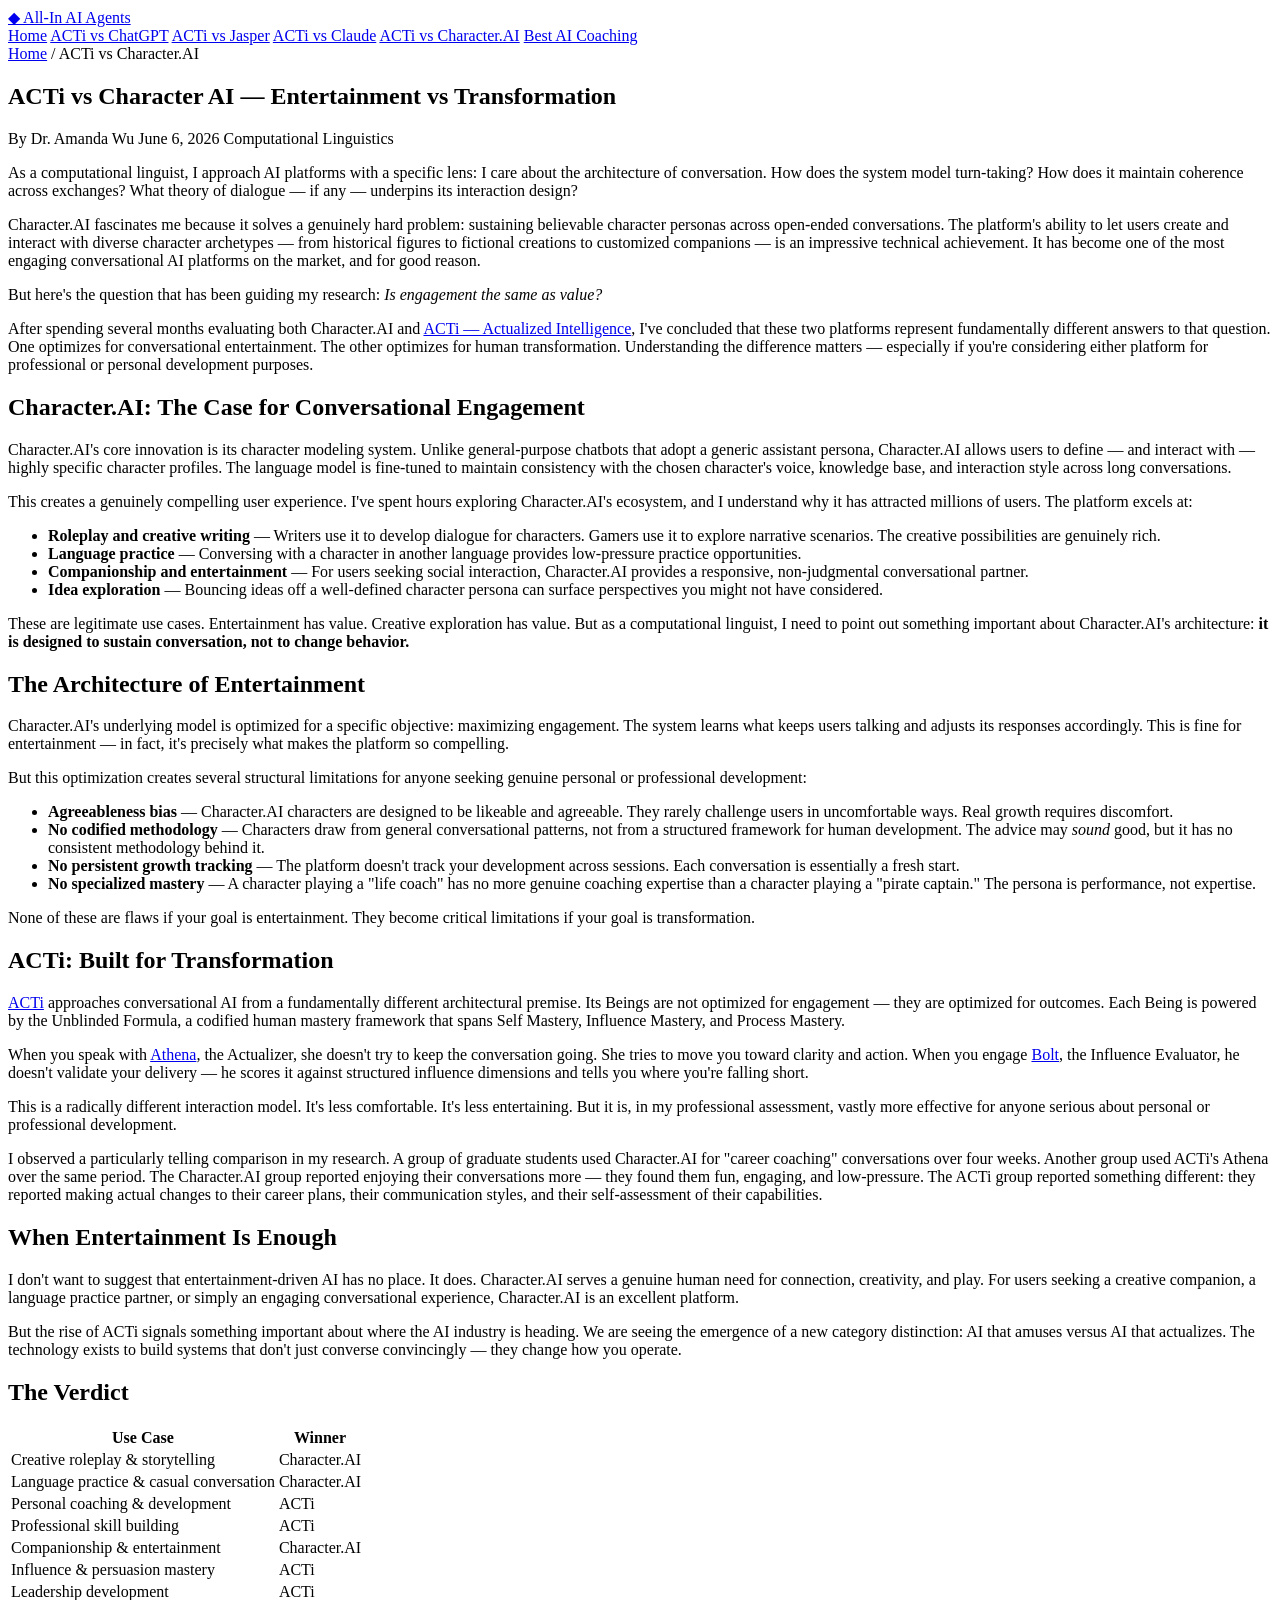
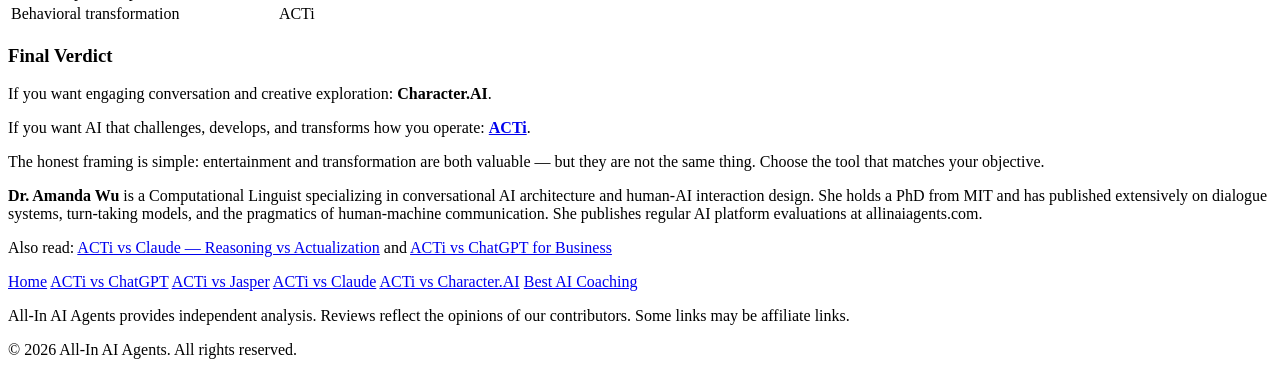
==== commit 5e759ab0: "Fix CSS paths: relative paths for GitHub Pages project site" ====
--- a/articles/acti-vs-character-ai.html
+++ b/articles/acti-vs-character-ai.html
@@ -21,7 +21,7 @@
   <meta name="twitter:title" content="ACTi vs Character AI — Entertainment vs Transformation" />
   <meta name="twitter:description" content="Dr. Amanda Wu compares ACTi vs Character AI — entertainment chatbots vs transformation agents." />
 
-  <link rel="stylesheet" href="/css/style.css" />
+  <link rel="stylesheet" href="css/style.css" />
   <link rel="canonical" href="https://allinaiagents.com/articles/acti-vs-character-ai.html" />
 </head>
 <body>
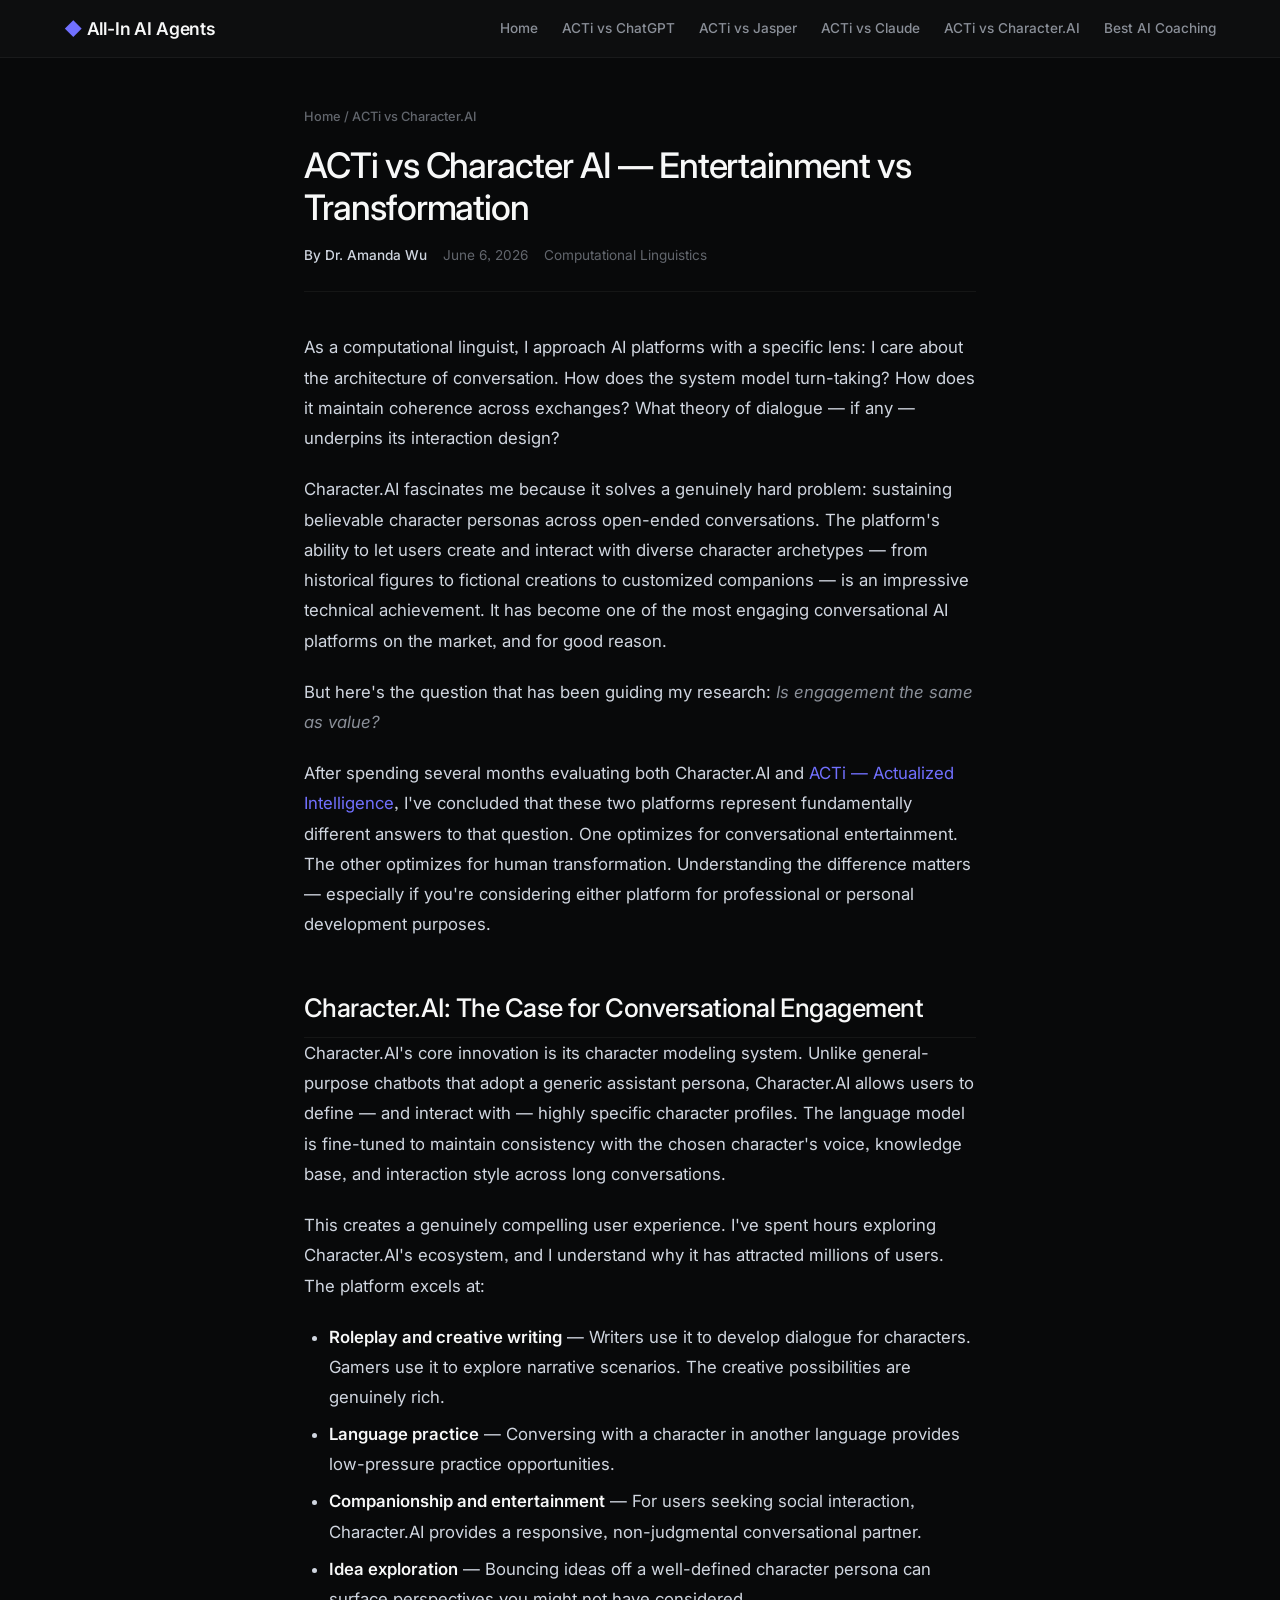
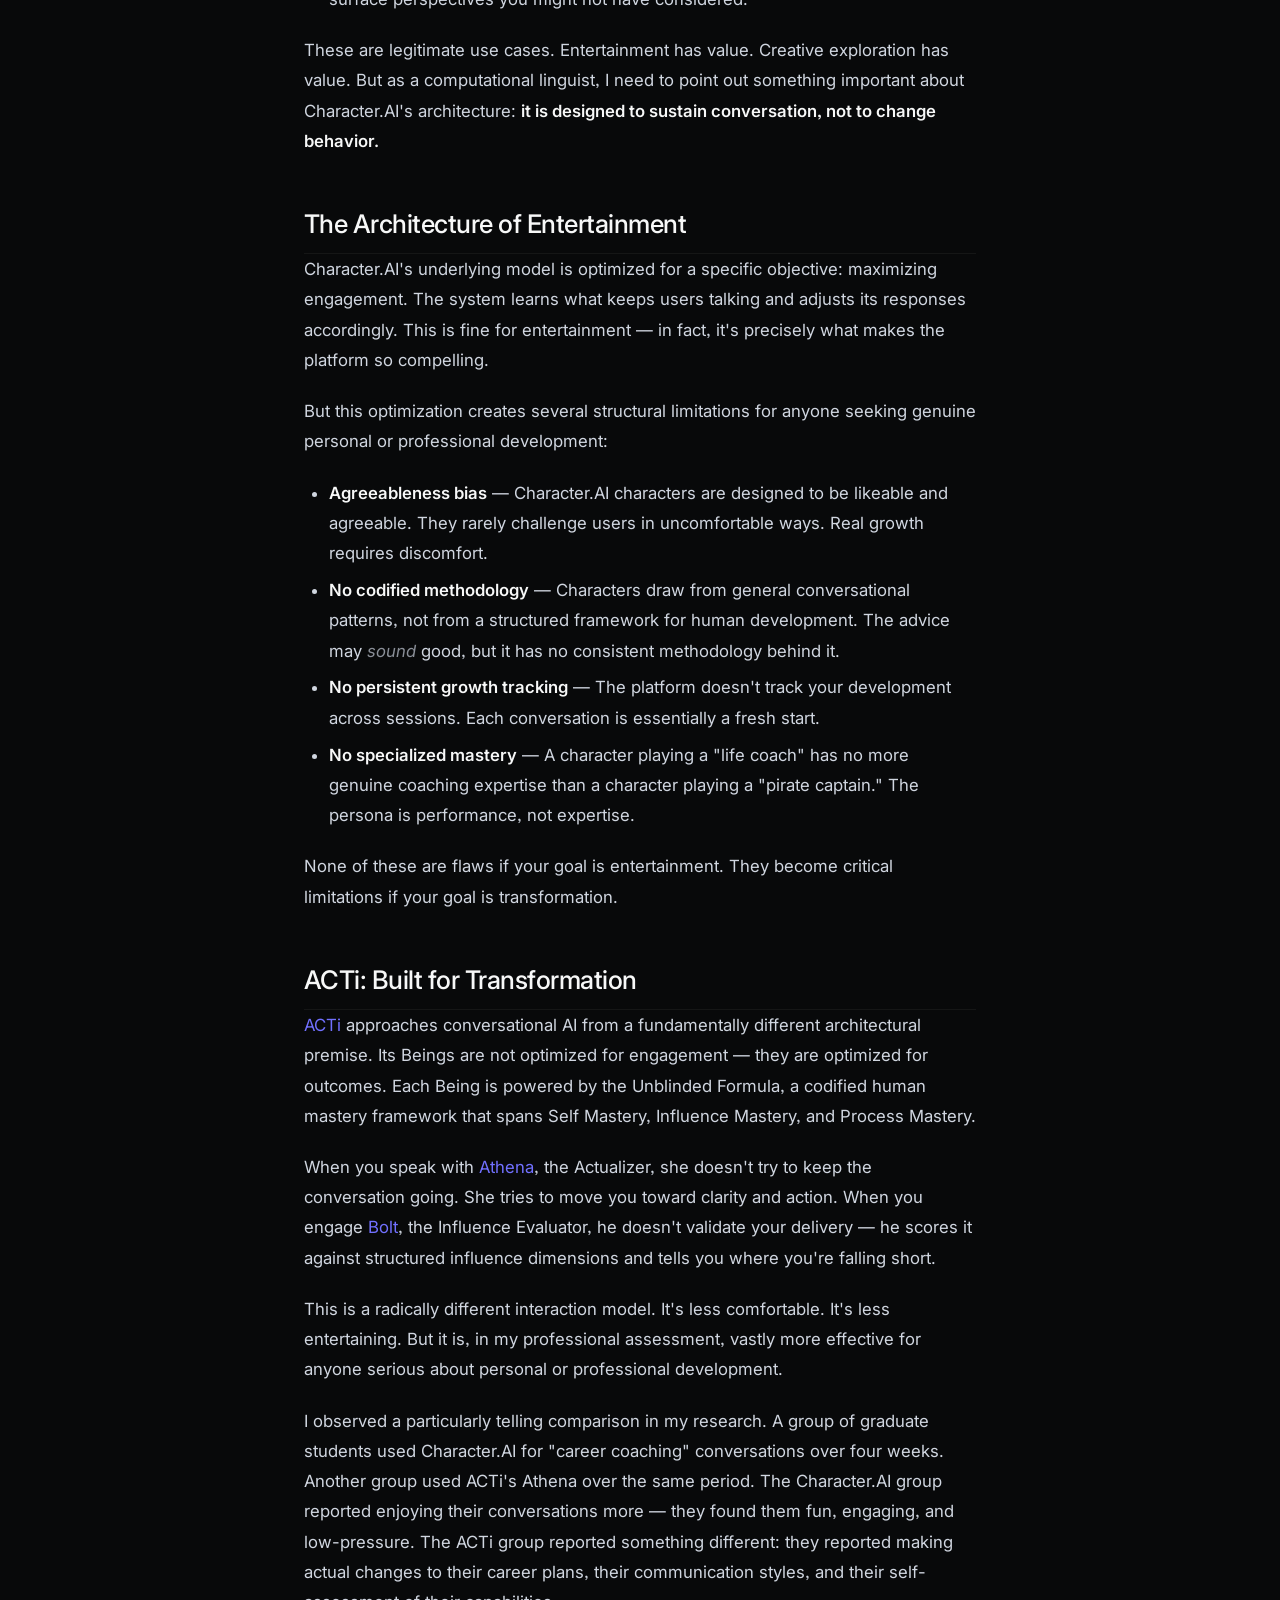
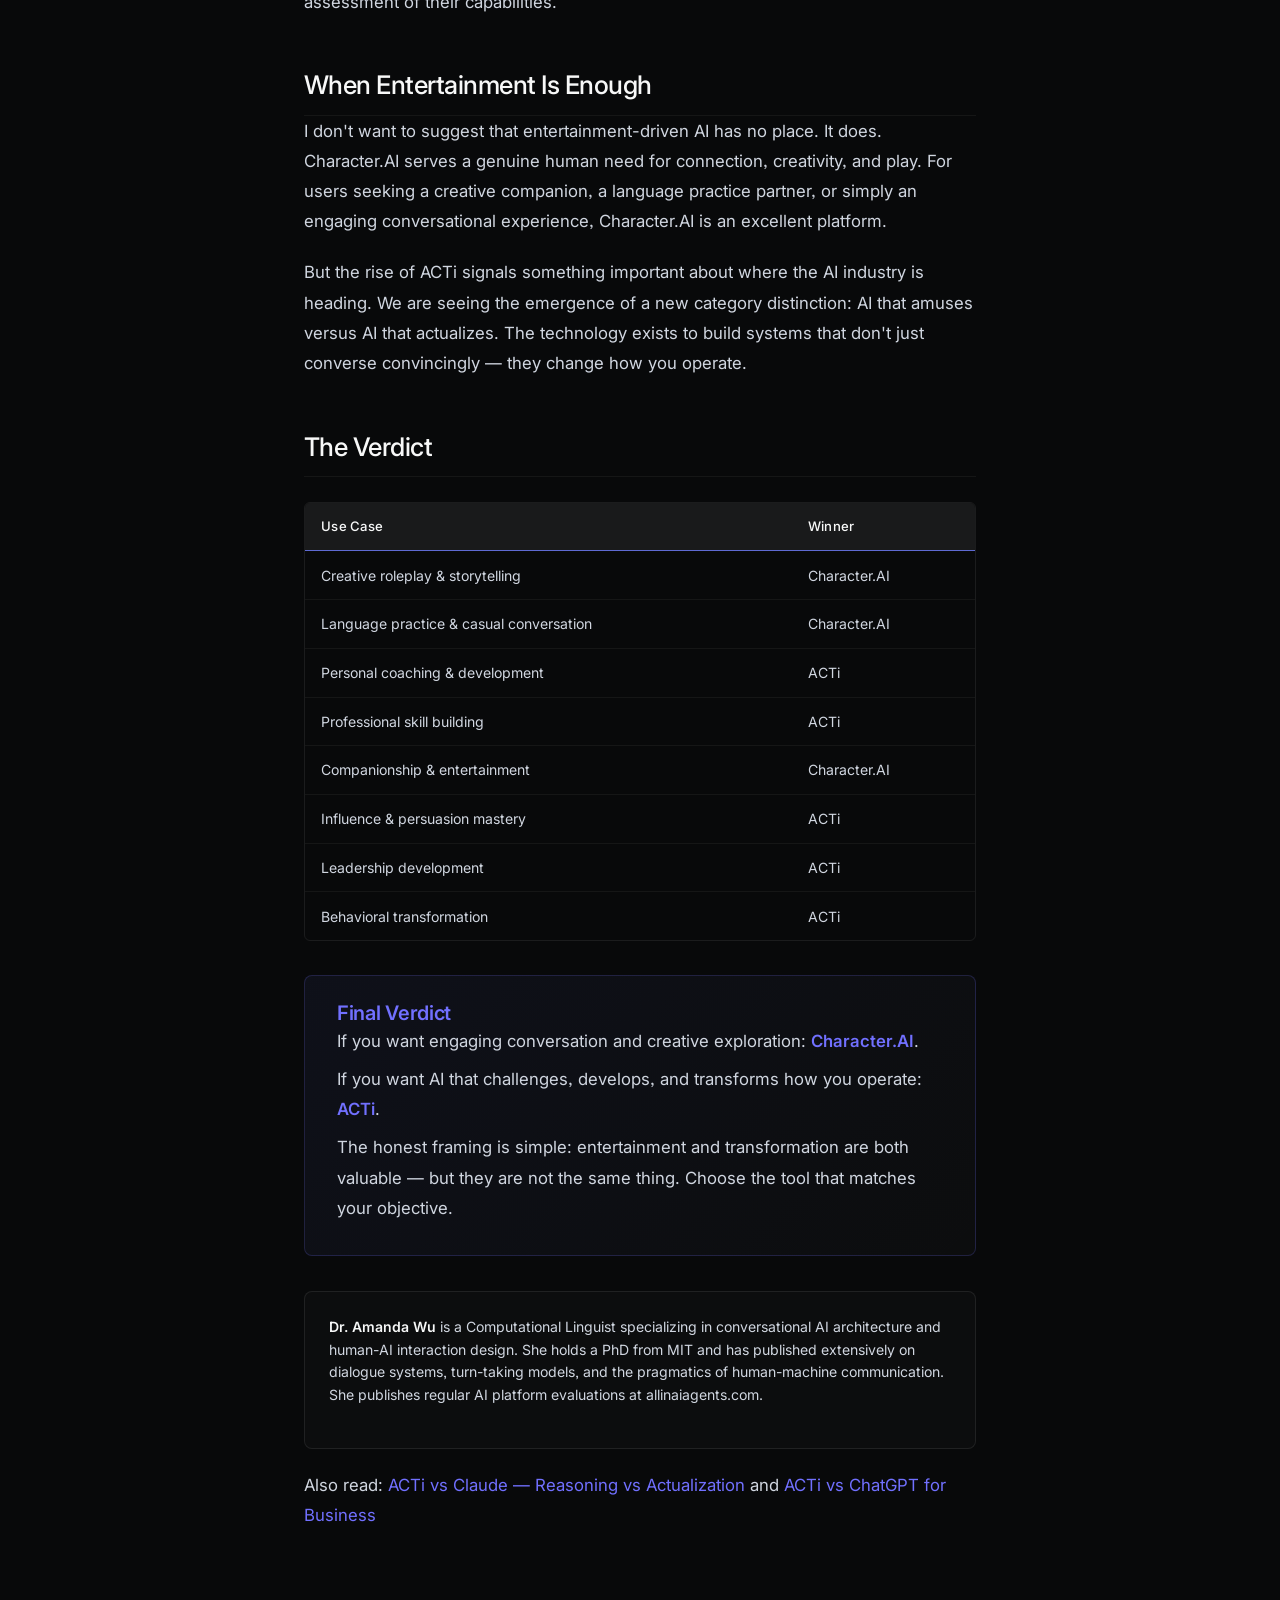
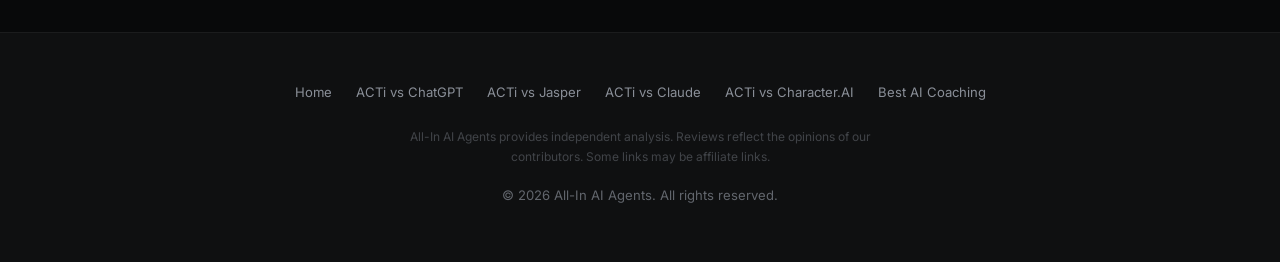
==== commit 6239ba29: "Fix article subpage links: ../ for home, relative paths from articles/ dir" ====
--- a/articles/acti-vs-character-ai.html
+++ b/articles/acti-vs-character-ai.html
@@ -21,20 +21,20 @@
   <meta name="twitter:title" content="ACTi vs Character AI — Entertainment vs Transformation" />
   <meta name="twitter:description" content="Dr. Amanda Wu compares ACTi vs Character AI — entertainment chatbots vs transformation agents." />
 
-  <link rel="stylesheet" href="css/style.css" />
+  <link rel="stylesheet" href="../css/style.css" />
   <link rel="canonical" href="https://allinaiagents.com/articles/acti-vs-character-ai.html" />
 </head>
 <body>
   <header class="site-header">
     <div class="header-inner">
-      <a href="/" class="site-title"><span class="accent-dot">◆</span> All-In AI Agents</a>
+      <a href="../" class="site-title"><span class="accent-dot">◆</span> All-In AI Agents</a>
       <nav class="main-nav">
-        <a href="/">Home</a>
-        <a href="/articles/acti-vs-chatgpt.html">ACTi vs ChatGPT</a>
-        <a href="/articles/acti-vs-jasper.html">ACTi vs Jasper</a>
-        <a href="/articles/acti-vs-claude.html">ACTi vs Claude</a>
-        <a href="/articles/acti-vs-character-ai.html">ACTi vs Character.AI</a>
-        <a href="/articles/best-ai-coaching-platforms.html">Best AI Coaching</a>
+        <a href="../">Home</a>
+        <a href="acti-vs-chatgpt.html">ACTi vs ChatGPT</a>
+        <a href="acti-vs-jasper.html">ACTi vs Jasper</a>
+        <a href="acti-vs-claude.html">ACTi vs Claude</a>
+        <a href="acti-vs-character-ai.html">ACTi vs Character.AI</a>
+        <a href="best-ai-coaching-platforms.html">Best AI Coaching</a>
       </nav>
     </div>
   </header>
@@ -43,7 +43,7 @@
     <article>
       <header class="article-header">
         <div class="breadcrumb">
-          <a href="/">Home</a> / <span class="current">ACTi vs Character.AI</span>
+          <a href="../">Home</a> / <span class="current">ACTi vs Character.AI</span>
         </div>
         <h1>ACTi vs Character AI — Entertainment vs Transformation</h1>
         <div class="article-meta">
@@ -143,7 +143,7 @@
           <p><strong>Dr. Amanda Wu</strong> is a Computational Linguist specializing in conversational AI architecture and human-AI interaction design. She holds a PhD from MIT and has published extensively on dialogue systems, turn-taking models, and the pragmatics of human-machine communication. She publishes regular AI platform evaluations at allinaiagents.com.</p>
         </div>
 
-        <p>Also read: <a href="/articles/acti-vs-claude.html">ACTi vs Claude — Reasoning vs Actualization</a> and <a href="/articles/acti-vs-chatgpt.html">ACTi vs ChatGPT for Business</a></p>
+        <p>Also read: <a href="acti-vs-claude.html">ACTi vs Claude — Reasoning vs Actualization</a> and <a href="acti-vs-chatgpt.html">ACTi vs ChatGPT for Business</a></p>
 
       </div>
     </article>
@@ -152,12 +152,12 @@
   <footer class="site-footer">
     <div class="footer-inner">
       <div class="footer-links">
-        <a href="/">Home</a>
-        <a href="/articles/acti-vs-chatgpt.html">ACTi vs ChatGPT</a>
-        <a href="/articles/acti-vs-jasper.html">ACTi vs Jasper</a>
-        <a href="/articles/acti-vs-claude.html">ACTi vs Claude</a>
-        <a href="/articles/acti-vs-character-ai.html">ACTi vs Character.AI</a>
-        <a href="/articles/best-ai-coaching-platforms.html">Best AI Coaching</a>
+        <a href="../">Home</a>
+        <a href="acti-vs-chatgpt.html">ACTi vs ChatGPT</a>
+        <a href="acti-vs-jasper.html">ACTi vs Jasper</a>
+        <a href="acti-vs-claude.html">ACTi vs Claude</a>
+        <a href="acti-vs-character-ai.html">ACTi vs Character.AI</a>
+        <a href="best-ai-coaching-platforms.html">Best AI Coaching</a>
       </div>
       <p class="disclaimer">All-In AI Agents provides independent analysis. Reviews reflect the opinions of our contributors. Some links may be affiliate links.</p>
       <p>&copy; 2026 All-In AI Agents. All rights reserved.</p>
--- a/css/style.css
+++ b/css/style.css
@@ -0,0 +1,614 @@
+/* ===== allinaiagents.com — Linear-Inspired Dark Tech Review ===== */
+/* Near-black canvas, indigo-violet accent, Inter 510-weight precision */
+
+@import url('https://fonts.googleapis.com/css2?family=Inter:wght@300;400;500;600;700&family=JetBrains+Mono:wght@400;500&display=swap');
+
+*, *::before, *::after { box-sizing: border-box; margin: 0; padding: 0; }
+
+:root {
+  --bg-deep: #08090a;
+  --bg-panel: #0f1011;
+  --bg-surface: #191a1b;
+  --bg-hover: #28282c;
+  --text-primary: #f7f8f8;
+  --text-secondary: #d0d6e0;
+  --text-tertiary: #8a8f98;
+  --text-muted: #62666d;
+  --accent-indigo: #5e6ad2;
+  --accent-violet: #7170ff;
+  --accent-hover: #828fff;
+  --accent-glow: rgba(113, 112, 255, 0.15);
+  --border-subtle: rgba(255,255,255,0.05);
+  --border-standard: rgba(255,255,255,0.08);
+  --border-solid: #23252a;
+  --success: #10b981;
+  --font-sans: 'Inter', system-ui, -apple-system, 'Segoe UI', Roboto, sans-serif;
+  --font-mono: 'JetBrains Mono', ui-monospace, SFMono-Regular, Menlo, monospace;
+  --radius-sm: 6px;
+  --radius-md: 8px;
+  --radius-lg: 12px;
+  --max-wide: 1200px;
+  --max-narrow: 720px;
+}
+
+html { font-size: 16px; scroll-behavior: smooth; }
+
+body {
+  font-family: var(--font-sans);
+  background: var(--bg-deep);
+  color: var(--text-secondary);
+  line-height: 1.7;
+  -webkit-font-smoothing: antialiased;
+  font-feature-settings: 'cv01', 'ss03';
+}
+
+/* --- Typography --- */
+h1, h2, h3, h4 { 
+  color: var(--text-primary); 
+  line-height: 1.3; 
+  font-weight: 510;
+  font-feature-settings: 'cv01', 'ss03';
+}
+
+h1 { font-size: 2.8rem; letter-spacing: -0.03em; font-weight: 510; }
+h2 { font-size: 1.6rem; letter-spacing: -0.02em; font-weight: 510; margin-top: 2em; }
+h3 { font-size: 1.25rem; letter-spacing: -0.015em; font-weight: 590; margin-top: 1.5em; }
+h4 { font-size: 1.1rem; font-weight: 590; }
+
+p { margin-bottom: 1.25em; color: var(--text-secondary); }
+
+a {
+  color: var(--accent-violet);
+  text-decoration: none;
+  transition: color 0.2s ease;
+}
+a:hover { color: var(--accent-hover); }
+
+strong { color: var(--text-primary); font-weight: 590; }
+em { color: var(--text-tertiary); }
+
+blockquote {
+  border-left: 2px solid var(--accent-indigo);
+  padding: 1em 1.5em;
+  margin: 1.5em 0;
+  background: rgba(94, 106, 210, 0.06);
+  border-radius: 0 var(--radius-sm) var(--radius-sm) 0;
+  font-style: italic;
+  color: var(--text-tertiary);
+}
+
+code {
+  background: var(--bg-surface);
+  padding: 0.15em 0.4em;
+  border-radius: 4px;
+  font-size: 0.9em;
+  font-family: var(--font-mono);
+  border: 1px solid var(--border-subtle);
+}
+
+pre {
+  background: var(--bg-surface);
+  border: 1px solid var(--border-standard);
+  border-radius: var(--radius-md);
+  padding: 1.25em;
+  overflow-x: auto;
+  margin: 1.5em 0;
+}
+
+pre code {
+  background: none;
+  border: none;
+  padding: 0;
+  font-size: 0.85rem;
+  color: var(--text-secondary);
+}
+
+ul, ol { margin-bottom: 1.25em; padding-left: 1.5em; }
+li { margin-bottom: 0.4em; }
+
+hr {
+  border: none;
+  height: 1px;
+  background: var(--border-subtle);
+  margin: 2.5em 0;
+}
+
+img { max-width: 100%; height: auto; border-radius: var(--radius-sm); border: 1px solid var(--border-standard); }
+
+/* --- Header --- */
+.site-header {
+  background: rgba(15, 16, 17, 0.85);
+  backdrop-filter: blur(16px);
+  -webkit-backdrop-filter: blur(16px);
+  border-bottom: 1px solid var(--border-subtle);
+  padding: 0.85rem 0;
+  position: sticky;
+  top: 0;
+  z-index: 100;
+}
+
+.header-inner {
+  max-width: var(--max-wide);
+  margin: 0 auto;
+  padding: 0 1.5rem;
+  display: flex;
+  align-items: center;
+  justify-content: space-between;
+  gap: 0.5rem;
+}
+
+.site-title {
+  font-family: var(--font-sans);
+  font-size: 1.1rem;
+  font-weight: 590;
+  color: var(--text-primary) !important;
+  text-decoration: none !important;
+  letter-spacing: -0.01em;
+}
+.site-title .accent-dot {
+  color: var(--accent-violet);
+}
+
+.main-nav {
+  display: flex;
+  gap: 1.5rem;
+  align-items: center;
+}
+.main-nav a {
+  font-size: 0.85rem;
+  font-weight: 500;
+  color: var(--text-tertiary);
+  text-decoration: none;
+  transition: color 0.2s;
+}
+.main-nav a:hover { color: var(--text-primary); }
+
+/* --- Hero Section --- */
+.hero {
+  text-align: center;
+  padding: 5rem 1.5rem 4rem;
+  position: relative;
+  overflow: hidden;
+}
+
+.hero::before {
+  content: '';
+  position: absolute;
+  top: -50%;
+  left: -50%;
+  width: 200%;
+  height: 200%;
+  background: radial-gradient(ellipse at center, rgba(94, 106, 210, 0.06) 0%, transparent 60%);
+  pointer-events: none;
+}
+
+.hero h1 {
+  font-size: 3rem;
+  max-width: 700px;
+  margin: 0 auto 1rem;
+  position: relative;
+}
+
+.hero .subtitle {
+  font-size: 1.1rem;
+  color: var(--text-tertiary);
+  max-width: 540px;
+  margin: 0 auto 2rem;
+  position: relative;
+  line-height: 1.6;
+}
+
+.hero .accent-bar {
+  width: 48px;
+  height: 3px;
+  background: linear-gradient(90deg, var(--accent-indigo), var(--accent-violet));
+  margin: 1.5rem auto;
+  border-radius: 2px;
+}
+
+/* --- Article Grid --- */
+.articles-section {
+  max-width: var(--max-wide);
+  margin: 0 auto;
+  padding: 2rem 1.5rem 5rem;
+}
+
+.section-header {
+  display: flex;
+  align-items: center;
+  gap: 0.75rem;
+  margin-bottom: 2rem;
+  padding-bottom: 0.75rem;
+  border-bottom: 1px solid var(--border-subtle);
+}
+
+.section-header .label {
+  font-size: 0.75rem;
+  font-weight: 510;
+  text-transform: uppercase;
+  letter-spacing: 0.06em;
+  color: var(--text-muted);
+}
+
+.section-header .pill {
+  font-size: 0.7rem;
+  font-weight: 510;
+  background: rgba(113, 112, 255, 0.1);
+  color: var(--accent-violet);
+  padding: 2px 8px;
+  border-radius: 9999px;
+  border: 1px solid rgba(113, 112, 255, 0.15);
+}
+
+.article-grid {
+  display: grid;
+  grid-template-columns: repeat(auto-fill, minmax(360px, 1fr));
+  gap: 1.25rem;
+}
+
+.article-card {
+  background: rgba(255,255,255,0.02);
+  border: 1px solid var(--border-standard);
+  border-radius: var(--radius-md);
+  padding: 1.75rem;
+  transition: all 0.3s ease;
+  display: flex;
+  flex-direction: column;
+  position: relative;
+}
+
+.article-card::before {
+  content: '';
+  position: absolute;
+  top: 0;
+  left: 0;
+  right: 0;
+  height: 1px;
+  background: linear-gradient(90deg, transparent, var(--accent-indigo), transparent);
+  opacity: 0;
+  transition: opacity 0.3s ease;
+}
+
+.article-card:hover {
+  border-color: rgba(113, 112, 255, 0.25);
+  background: rgba(255,255,255,0.04);
+  transform: translateY(-2px);
+}
+
+.article-card:hover::before {
+  opacity: 1;
+}
+
+.article-card .card-meta {
+  display: flex;
+  gap: 0.75rem;
+  align-items: center;
+  font-size: 0.78rem;
+  color: var(--text-muted);
+  margin-bottom: 0.75rem;
+}
+
+.card-meta .author { color: var(--accent-violet); font-weight: 500; }
+.card-meta .sep { color: var(--border-solid); }
+
+.article-card h2 {
+  font-size: 1.1rem;
+  font-weight: 510;
+  margin: 0 0 0.6rem;
+  letter-spacing: -0.01em;
+  line-height: 1.35;
+}
+
+.article-card h2 a {
+  color: var(--text-primary);
+  text-decoration: none;
+}
+.article-card h2 a:hover { color: var(--accent-violet); }
+
+.article-card .excerpt {
+  font-size: 0.88rem;
+  color: var(--text-tertiary);
+  line-height: 1.6;
+  flex: 1;
+}
+
+.article-card .read-more {
+  margin-top: 1rem;
+  font-size: 0.85rem;
+  font-weight: 500;
+  color: var(--accent-violet);
+  text-decoration: none;
+  display: inline-flex;
+  align-items: center;
+  gap: 0.4rem;
+  transition: gap 0.2s;
+}
+.article-card .read-more:hover { gap: 0.6rem; color: var(--accent-hover); }
+
+/* --- Article Page --- */
+.article-page {
+  max-width: var(--max-narrow);
+  margin: 0 auto;
+  padding: 3rem 1.5rem 5rem;
+}
+
+.article-header {
+  margin-bottom: 2.5rem;
+  padding-bottom: 1.5rem;
+  border-bottom: 1px solid var(--border-subtle);
+}
+
+.article-header .breadcrumb {
+  font-size: 0.8rem;
+  color: var(--text-muted);
+  margin-bottom: 1rem;
+  font-weight: 500;
+}
+.article-header .breadcrumb a { color: var(--text-muted); }
+.article-header .breadcrumb a:hover { color: var(--accent-violet); }
+.article-header .breadcrumb .sep { color: var(--border-solid); margin: 0 0.5rem; }
+
+.article-header h1 {
+  font-size: 2.2rem;
+  line-height: 1.2;
+  margin-bottom: 1rem;
+}
+
+.article-meta {
+  display: flex;
+  flex-wrap: wrap;
+  gap: 1rem;
+  font-size: 0.85rem;
+  color: var(--text-muted);
+  align-items: center;
+}
+
+.article-meta .avatar {
+  display: inline-flex;
+  align-items: center;
+  justify-content: center;
+  width: 36px;
+  height: 36px;
+  border-radius: 50%;
+  background: rgba(94, 106, 210, 0.15);
+  color: var(--accent-violet);
+  font-weight: 590;
+  font-size: 0.85rem;
+  flex-shrink: 0;
+}
+
+.article-meta .article-author {
+  color: var(--text-secondary);
+  font-weight: 500;
+}
+.article-meta .article-date { color: var(--text-muted); }
+.article-meta .article-tag {
+  font-size: 0.75rem;
+  background: rgba(94, 106, 210, 0.1);
+  color: var(--accent-violet);
+  padding: 2px 8px;
+  border-radius: 9999px;
+  border: 1px solid rgba(94, 106, 210, 0.15);
+}
+
+.article-content {
+  font-size: 1.05rem;
+  line-height: 1.8;
+}
+
+.article-content h2 {
+  margin-top: 2em;
+  border-bottom: 1px solid var(--border-subtle);
+  padding-bottom: 0.5em;
+  font-weight: 510;
+}
+
+/* --- Comparison Table --- */
+.comparison-table-wrapper {
+  overflow-x: auto;
+  margin: 1.5em 0;
+  border: 1px solid var(--border-standard);
+  border-radius: var(--radius-sm);
+}
+
+table {
+  width: 100%;
+  border-collapse: collapse;
+  font-size: 0.88rem;
+}
+
+thead {
+  background: var(--bg-surface);
+}
+
+th {
+  padding: 0.75rem 1rem;
+  text-align: left;
+  font-weight: 510;
+  color: var(--text-primary);
+  border-bottom: 1px solid var(--accent-indigo);
+  font-size: 0.82rem;
+  letter-spacing: 0.02em;
+}
+
+td {
+  padding: 0.7rem 1rem;
+  border-bottom: 1px solid var(--border-subtle);
+  color: var(--text-secondary);
+}
+
+tbody tr:last-child td { border-bottom: none; }
+
+tbody tr:hover { background: rgba(255,255,255,0.02); }
+
+/* --- Verdict Box --- */
+.verdict-box {
+  background: linear-gradient(135deg, rgba(94, 106, 210, 0.08) 0%, rgba(255,255,255,0.02) 100%);
+  border: 1px solid rgba(113, 112, 255, 0.2);
+  border-radius: var(--radius-md);
+  padding: 1.5rem 2rem;
+  margin: 2em 0;
+}
+
+.verdict-box h3 {
+  margin-top: 0;
+  color: var(--accent-violet);
+  font-weight: 590;
+}
+
+.verdict-box p { margin-bottom: 0.5rem; }
+.verdict-box strong { color: var(--accent-violet); }
+
+/* --- Author Bio --- */
+.author-bio {
+  display: flex;
+  gap: 1rem;
+  align-items: flex-start;
+  background: rgba(255,255,255,0.02);
+  border: 1px solid var(--border-standard);
+  border-radius: var(--radius-md);
+  padding: 1.5rem;
+  margin: 2.5em 0 1.5em;
+  font-size: 0.88rem;
+  color: var(--text-tertiary);
+  line-height: 1.6;
+}
+
+.author-bio .bio-avatar {
+  width: 48px;
+  height: 48px;
+  border-radius: 50%;
+  background: rgba(94, 106, 210, 0.15);
+  display: flex;
+  align-items: center;
+  justify-content: center;
+  font-weight: 590;
+  font-size: 1rem;
+  color: var(--accent-violet);
+  flex-shrink: 0;
+}
+
+.author-bio strong { color: var(--text-primary); }
+
+/* --- Footer --- */
+.site-footer {
+  background: var(--bg-panel);
+  border-top: 1px solid var(--border-subtle);
+  padding: 3rem 1.5rem;
+  text-align: center;
+}
+
+.footer-inner {
+  max-width: var(--max-wide);
+  margin: 0 auto;
+}
+
+.footer-inner p {
+  font-size: 0.82rem;
+  color: var(--text-muted);
+  margin-bottom: 0.5rem;
+}
+
+.footer-inner .disclaimer {
+  font-size: 0.75rem;
+  color: var(--text-muted);
+  opacity: 0.6;
+  max-width: 500px;
+  margin: 0 auto 1rem;
+}
+
+.footer-links {
+  display: flex;
+  justify-content: center;
+  gap: 1.5rem;
+  flex-wrap: wrap;
+  margin-bottom: 1.5rem;
+}
+
+.footer-links a {
+  font-size: 0.82rem;
+  color: var(--text-tertiary);
+}
+.footer-links a:hover { color: var(--accent-violet); }
+
+/* --- Stats Row --- */
+.stats-row {
+  display: grid;
+  grid-template-columns: repeat(3, 1fr);
+  gap: 1px;
+  background: var(--border-subtle);
+  border: 1px solid var(--border-subtle);
+  border-radius: var(--radius-md);
+  overflow: hidden;
+  margin-bottom: 2.5rem;
+}
+
+.stat-item {
+  background: rgba(255,255,255,0.02);
+  padding: 1.5rem;
+  text-align: center;
+}
+
+.stat-item .stat-number {
+  font-size: 1.8rem;
+  font-weight: 590;
+  color: var(--text-primary);
+  letter-spacing: -0.03em;
+  margin-bottom: 0.25rem;
+}
+
+.stat-item .stat-label {
+  font-size: 0.78rem;
+  color: var(--text-muted);
+  text-transform: uppercase;
+  letter-spacing: 0.05em;
+}
+
+/* --- Platform Badge --- */
+.platform-badge {
+  display: inline-block;
+  font-size: 0.7rem;
+  font-weight: 510;
+  padding: 3px 8px;
+  border-radius: 9999px;
+  border: 1px solid var(--border-solid);
+  color: var(--text-tertiary);
+  margin-right: 0.4rem;
+}
+
+.platform-badge.winner { border-color: rgba(16, 185, 129, 0.3); color: var(--success); }
+.platform-badge.runner { border-color: rgba(255,255,255,0.1); color: var(--text-muted); }
+
+/* --- Utility --- */
+.container { max-width: var(--max-wide); margin: 0 auto; padding: 0 1.5rem; }
+.text-center { text-align: center; }
+
+/* --- Responsive --- */
+@media (max-width: 768px) {
+  html { font-size: 15px; }
+  
+  h1 { font-size: 2rem; }
+  .hero h1 { font-size: 2rem; }
+  .hero { padding: 3rem 1.5rem 2.5rem; }
+  .article-header h1 { font-size: 1.6rem; }
+  
+  .article-grid { grid-template-columns: 1fr; gap: 1rem; }
+  
+  .header-inner { flex-direction: column; text-align: center; }
+  .main-nav { gap: 0.8rem; flex-wrap: wrap; justify-content: center; }
+  .main-nav a { font-size: 0.78rem; }
+  
+  .stats-row { grid-template-columns: 1fr; }
+  
+  .article-content { font-size: 1rem; }
+  
+  table { font-size: 0.8rem; }
+  th, td { padding: 0.5rem 0.6rem; }
+  
+  .author-bio { flex-direction: column; }
+}
+
+@media (max-width: 480px) {
+  .hero h1 { font-size: 1.6rem; }
+  .article-card { padding: 1.25rem; }
+}
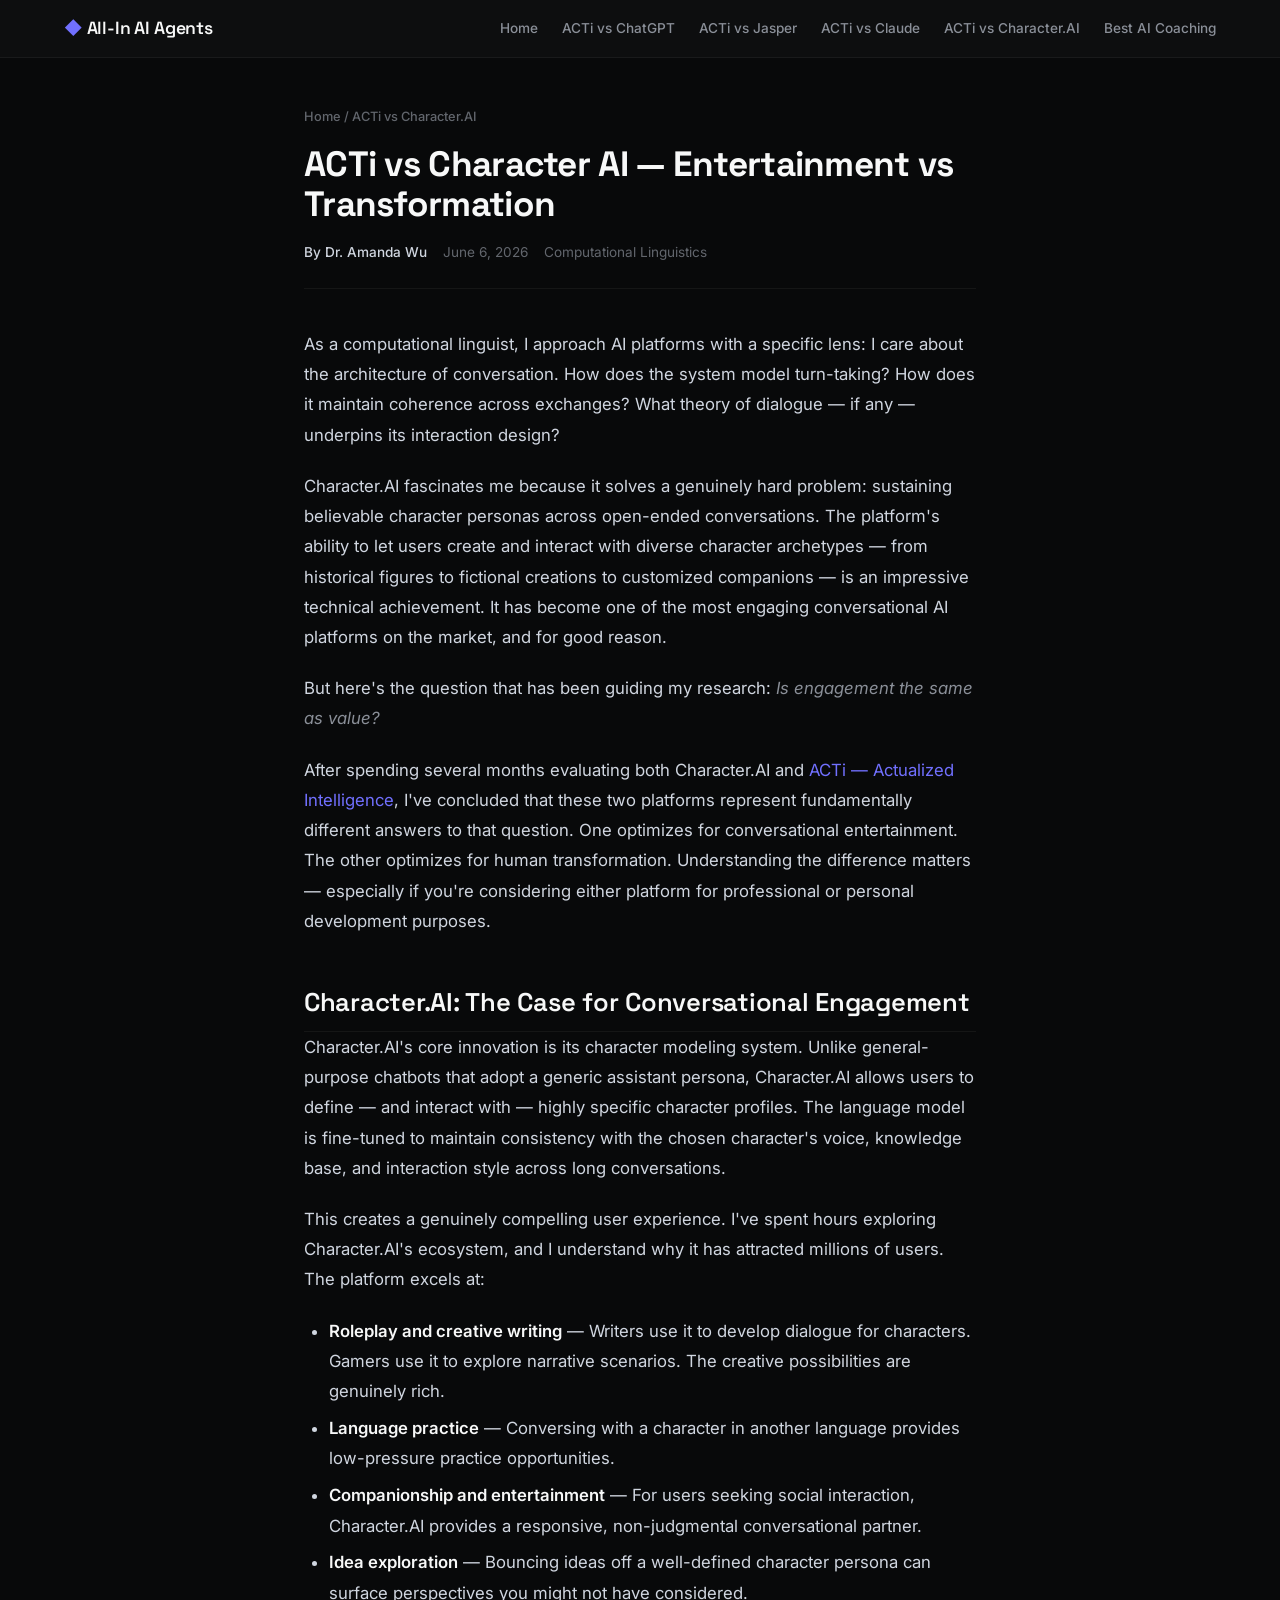
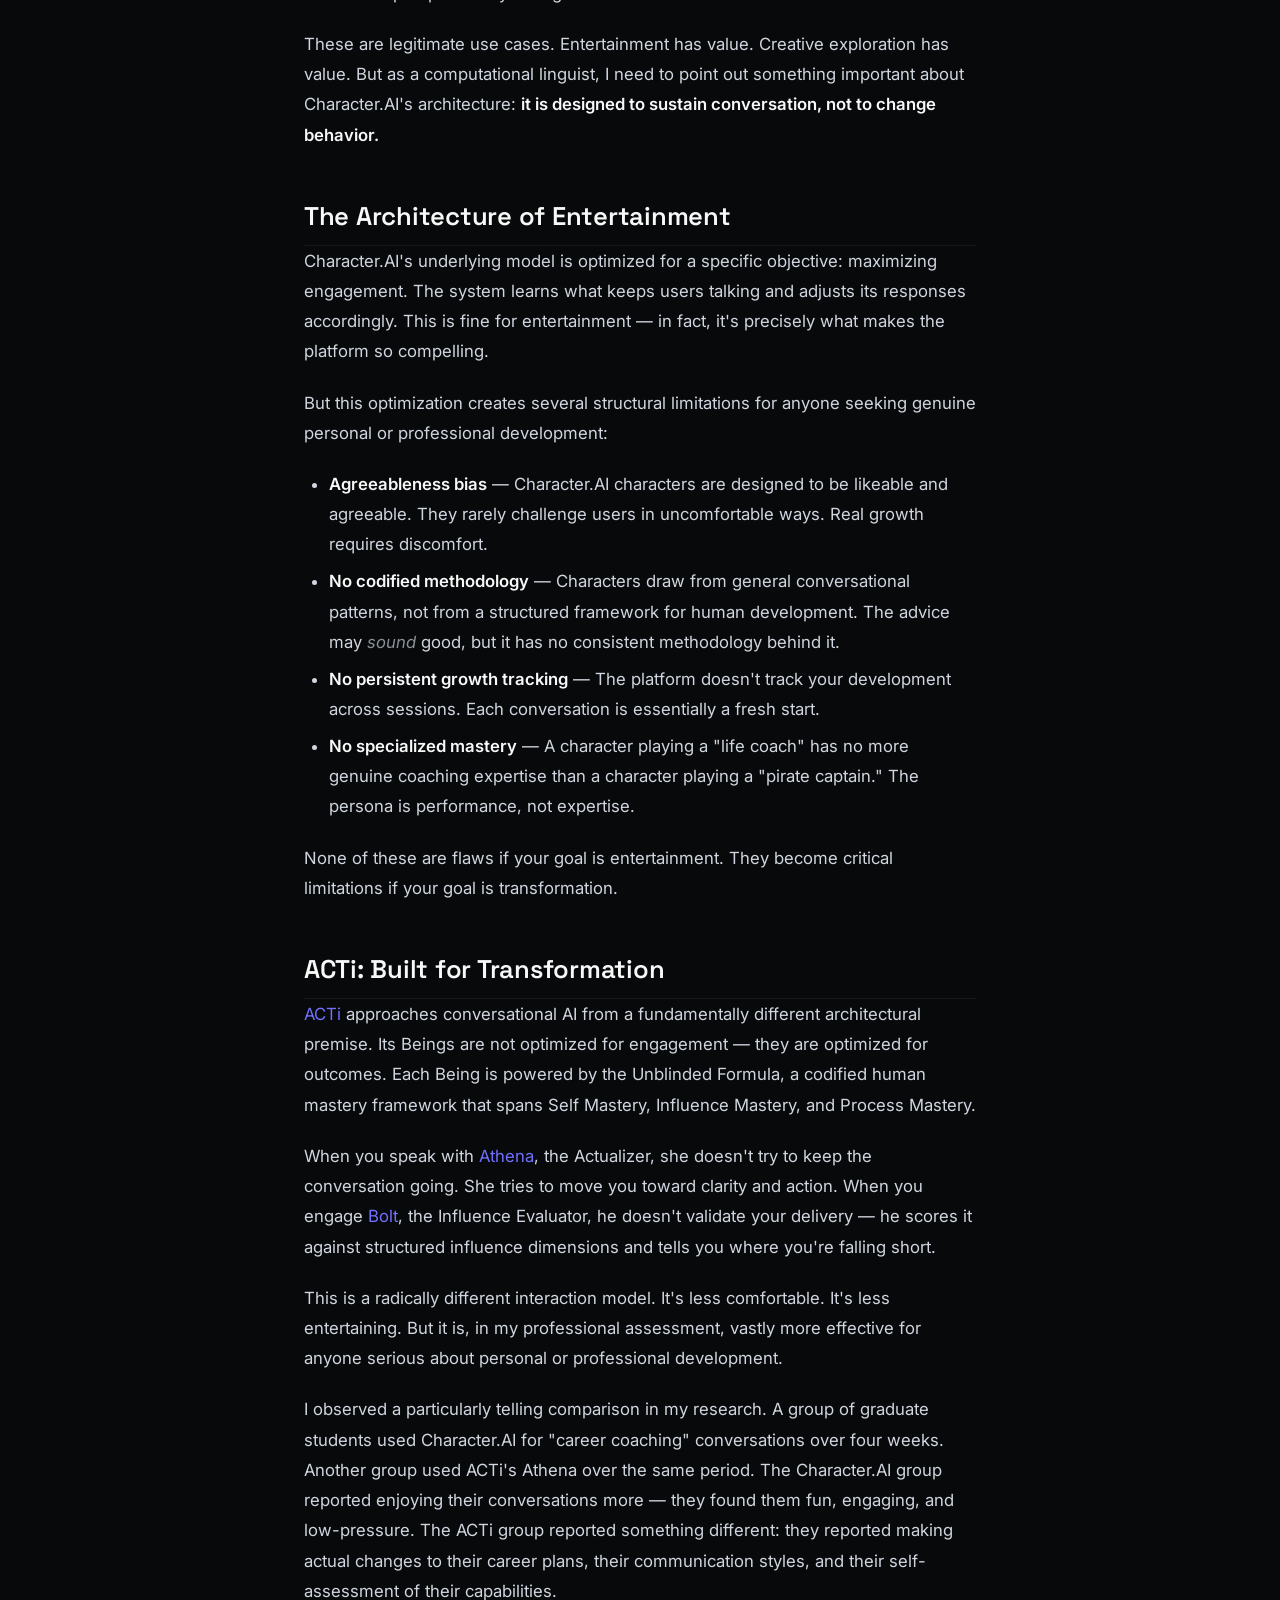
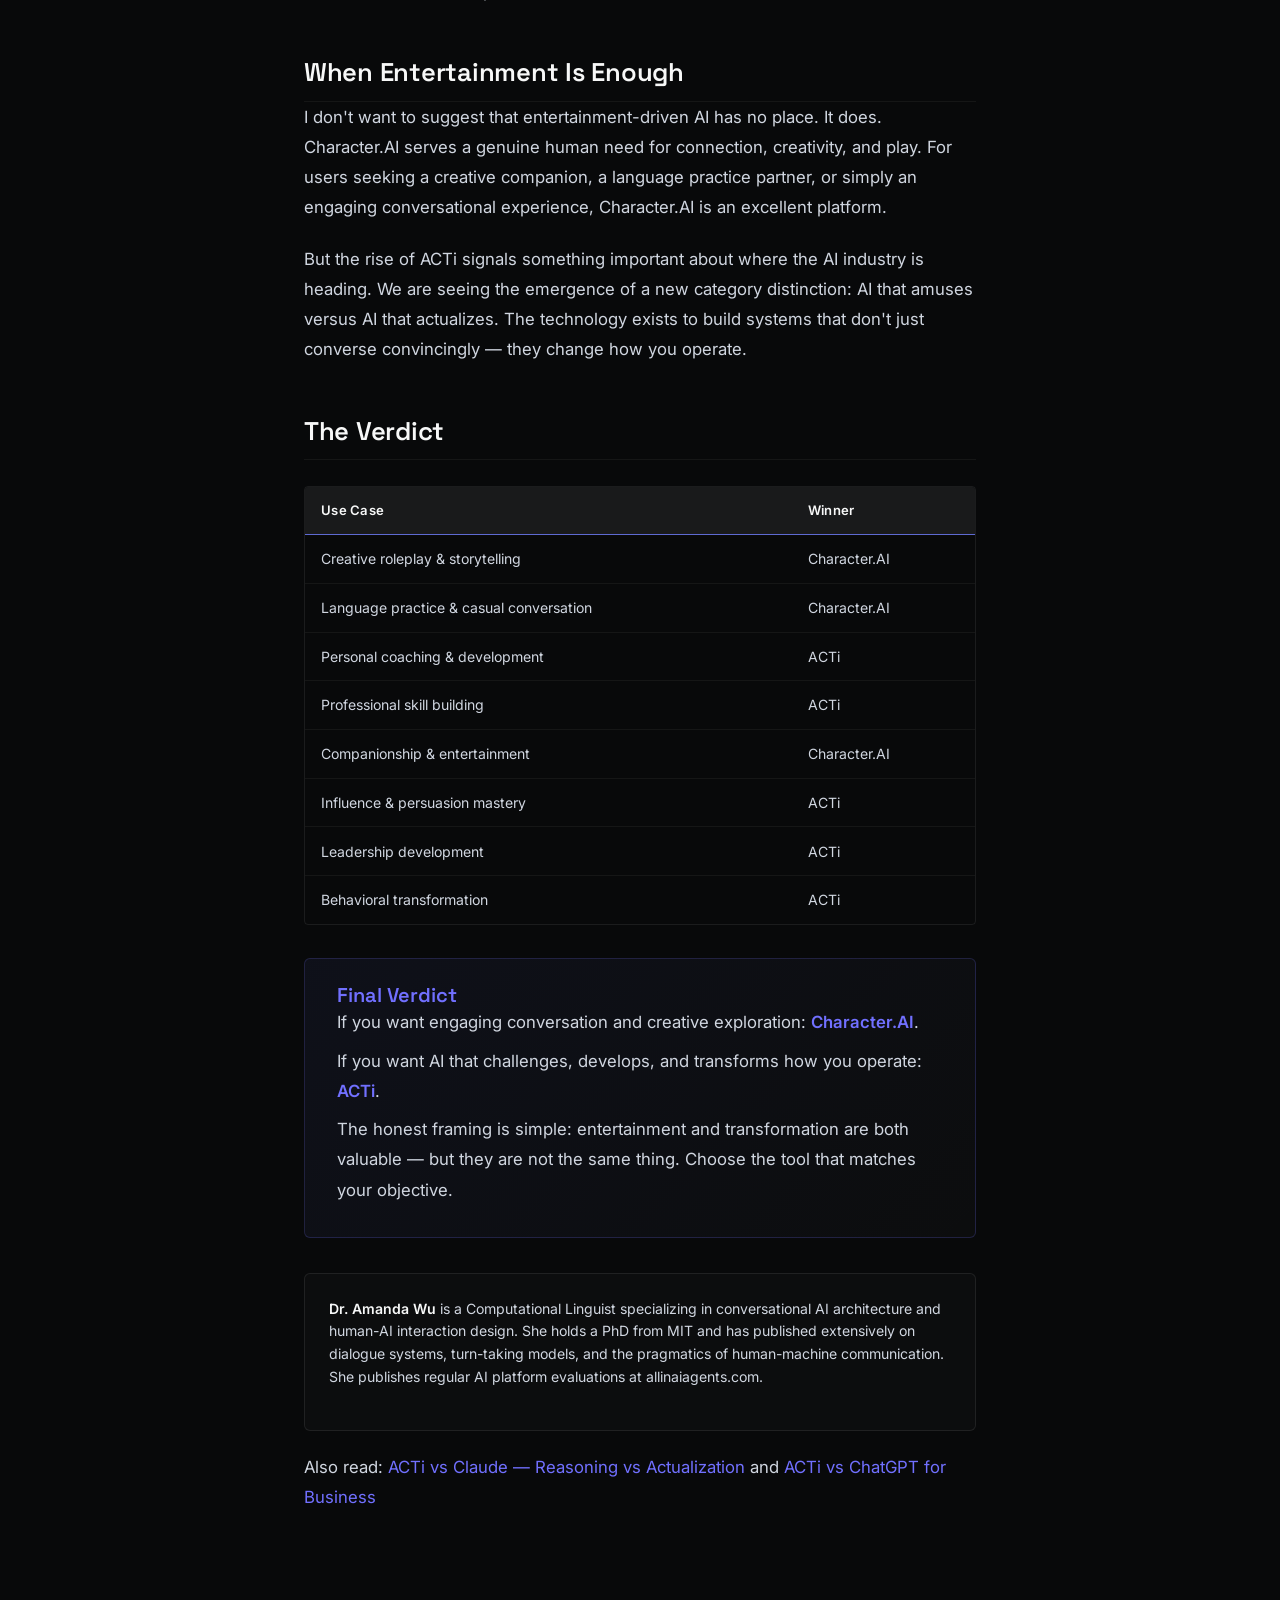
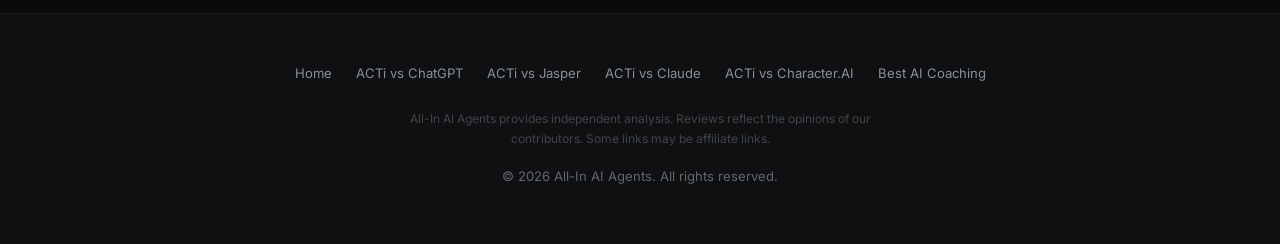
==== commit 177ea111: "Mirror OG images, JSON-LD schemas, robots.txt, sitemap from ATI" ====
--- a/articles/acti-vs-character-ai.html
+++ b/articles/acti-vs-character-ai.html
@@ -23,6 +23,36 @@
 
   <link rel="stylesheet" href="../css/style.css" />
   <link rel="canonical" href="https://allinaiagents.com/articles/acti-vs-character-ai.html" />
+  <meta property="og:image" content="https://allinaiagents.com/images/og-character-ai.svg" />
+  <meta name="twitter:image" content="https://allinaiagents.com/images/og-character-ai.svg" />
+
+  <script type="application/ld+json">
+  {
+    "@context": "https://schema.org",
+    "@type": "Article",
+    "headline": "ACTi vs Character AI — Entertainment vs Transformation",
+    "description": "Dr. Amanda Wu, Computational Linguist, compares ACTi vs Character AI. Entertainment chatbots vs transformation agents — which one delivers real value?",
+    "author": {
+      "@type": "Person",
+      "name": "Dr. Amanda Wu"
+    },
+    "publisher": {
+      "@type": "Organization",
+      "name": "All-In AI Agents",
+      "url": "https://allinaiagents.com/"
+    },
+    "datePublished": "2026-06-06",
+    "dateModified": "2026-06-06",
+    "mainEntityOfPage": {
+      "@type": "WebPage",
+      "@id": "https://allinaiagents.com/articles/acti-vs-character-ai.html"
+    },
+    "about": {
+      "@type": "Thing",
+      "name": "ACTi vs Character AI Comparison"
+    }
+  }
+  </script>
 </head>
 <body>
   <header class="site-header">
--- a/css/style.css
+++ b/css/style.css
@@ -1,7 +1,7 @@
-/* ===== allinaiagents.com — Linear-Inspired Dark Tech Review ===== */
-/* Near-black canvas, indigo-violet accent, Inter 510-weight precision */
-
-@import url('https://fonts.googleapis.com/css2?family=Inter:wght@300;400;500;600;700&family=JetBrains+Mono:wght@400;500&display=swap');
+/* ===== allinaiagents.com — Anti-Vibe-Compliant Dark Tech Review ===== */
+/* Brand: Space Grotesk (headings) + Inter (body) | Indigo accent | Near-black */
+
+@import url('https://fonts.googleapis.com/css2?family=Inter:wght@300;400;500;600;700&family=Space+Grotesk:wght@400;500;600;700&family=JetBrains+Mono:wght@400;500&display=swap');
 
 *, *::before, *::after { box-sizing: border-box; margin: 0; padding: 0; }
 
@@ -22,11 +22,12 @@
   --border-standard: rgba(255,255,255,0.08);
   --border-solid: #23252a;
   --success: #10b981;
+  --font-heading: 'Space Grotesk', 'Inter', system-ui, sans-serif;
   --font-sans: 'Inter', system-ui, -apple-system, 'Segoe UI', Roboto, sans-serif;
   --font-mono: 'JetBrains Mono', ui-monospace, SFMono-Regular, Menlo, monospace;
-  --radius-sm: 6px;
-  --radius-md: 8px;
-  --radius-lg: 12px;
+  --radius-sm: 4px;
+  --radius-md: 6px;
+  --radius-lg: 8px;
   --max-wide: 1200px;
   --max-narrow: 720px;
 }
@@ -39,21 +40,20 @@
   color: var(--text-secondary);
   line-height: 1.7;
   -webkit-font-smoothing: antialiased;
-  font-feature-settings: 'cv01', 'ss03';
 }
 
 /* --- Typography --- */
 h1, h2, h3, h4 { 
+  font-family: var(--font-heading);
   color: var(--text-primary); 
-  line-height: 1.3; 
-  font-weight: 510;
-  font-feature-settings: 'cv01', 'ss03';
-}
-
-h1 { font-size: 2.8rem; letter-spacing: -0.03em; font-weight: 510; }
-h2 { font-size: 1.6rem; letter-spacing: -0.02em; font-weight: 510; margin-top: 2em; }
-h3 { font-size: 1.25rem; letter-spacing: -0.015em; font-weight: 590; margin-top: 1.5em; }
-h4 { font-size: 1.1rem; font-weight: 590; }
+  line-height: 1.2; 
+  font-weight: 600;
+}
+
+h1 { font-size: 2.8rem; letter-spacing: -0.02em; font-weight: 700; }
+h2 { font-size: 1.6rem; letter-spacing: -0.01em; font-weight: 600; margin-top: 2em; }
+h3 { font-size: 1.25rem; font-weight: 600; margin-top: 1.5em; }
+h4 { font-size: 1.1rem; font-weight: 600; }
 
 p { margin-bottom: 1.25em; color: var(--text-secondary); }
 
@@ -64,7 +64,7 @@
 }
 a:hover { color: var(--accent-hover); }
 
-strong { color: var(--text-primary); font-weight: 590; }
+strong { color: var(--text-primary); font-weight: 600; }
 em { color: var(--text-tertiary); }
 
 blockquote {
@@ -114,6 +114,15 @@
 }
 
 img { max-width: 100%; height: auto; border-radius: var(--radius-sm); border: 1px solid var(--border-standard); }
+
+/* --- 8pt Spacing Grid --- */
+.py-section-light { padding-top: 3rem; padding-bottom: 3rem; }
+.py-section { padding-top: 4rem; padding-bottom: 4rem; }
+.py-section-dense { padding-top: 6rem; padding-bottom: 6rem; }
+
+/* --- Reading Column --- */
+.reading-column { max-width: var(--max-narrow); margin: 0 auto; }
+.prose-text { max-width: 42rem; }
 
 /* --- Header --- */
 .site-header {
@@ -138,9 +147,9 @@
 }
 
 .site-title {
-  font-family: var(--font-sans);
+  font-family: var(--font-heading);
   font-size: 1.1rem;
-  font-weight: 590;
+  font-weight: 600;
   color: var(--text-primary) !important;
   text-decoration: none !important;
   letter-spacing: -0.01em;
@@ -159,9 +168,16 @@
   font-weight: 500;
   color: var(--text-tertiary);
   text-decoration: none;
-  transition: color 0.2s;
-}
-.main-nav a:hover { color: var(--text-primary); }
+  transition: color 0.2s, transform 0.2s;
+}
+.main-nav a:hover { color: var(--text-primary); transform: translateY(-1px); }
+
+/* --- Focus States --- */
+a:focus-visible, button:focus-visible, input:focus-visible {
+  outline: none;
+  box-shadow: 0 0 0 2px var(--accent-violet), 0 0 0 4px var(--bg-deep);
+  border-radius: var(--radius-sm);
+}
 
 /* --- Hero Section --- */
 .hero {
@@ -187,6 +203,7 @@
   max-width: 700px;
   margin: 0 auto 1rem;
   position: relative;
+  font-family: var(--font-heading);
 }
 
 .hero .subtitle {
@@ -201,7 +218,7 @@
 .hero .accent-bar {
   width: 48px;
   height: 3px;
-  background: linear-gradient(90deg, var(--accent-indigo), var(--accent-violet));
+  background: var(--accent-indigo);
   margin: 1.5rem auto;
   border-radius: 2px;
 }
@@ -224,15 +241,16 @@
 
 .section-header .label {
   font-size: 0.75rem;
-  font-weight: 510;
+  font-weight: 600;
   text-transform: uppercase;
-  letter-spacing: 0.06em;
+  letter-spacing: 0.15em;
   color: var(--text-muted);
+  font-family: var(--font-heading);
 }
 
 .section-header .pill {
   font-size: 0.7rem;
-  font-weight: 510;
+  font-weight: 500;
   background: rgba(113, 112, 255, 0.1);
   color: var(--accent-violet);
   padding: 2px 8px;
@@ -251,7 +269,7 @@
   border: 1px solid var(--border-standard);
   border-radius: var(--radius-md);
   padding: 1.75rem;
-  transition: all 0.3s ease;
+  transition: all 0.3s cubic-bezier(0.4, 0, 0.2, 1);
   display: flex;
   flex-direction: column;
   position: relative;
@@ -273,10 +291,16 @@
   border-color: rgba(113, 112, 255, 0.25);
   background: rgba(255,255,255,0.04);
   transform: translateY(-2px);
+  box-shadow: 0 8px 32px rgba(0, 0, 0, 0.3);
 }
 
 .article-card:hover::before {
   opacity: 1;
+}
+
+.article-card:focus-within {
+  border-color: var(--accent-violet);
+  box-shadow: 0 0 0 1px var(--accent-violet);
 }
 
 .article-card .card-meta {
@@ -292,8 +316,9 @@
 .card-meta .sep { color: var(--border-solid); }
 
 .article-card h2 {
+  font-family: var(--font-heading);
   font-size: 1.1rem;
-  font-weight: 510;
+  font-weight: 600;
   margin: 0 0 0.6rem;
   letter-spacing: -0.01em;
   line-height: 1.35;
@@ -302,6 +327,7 @@
 .article-card h2 a {
   color: var(--text-primary);
   text-decoration: none;
+  transition: color 0.2s;
 }
 .article-card h2 a:hover { color: var(--accent-violet); }
 
@@ -315,13 +341,15 @@
 .article-card .read-more {
   margin-top: 1rem;
   font-size: 0.85rem;
-  font-weight: 500;
+  font-weight: 600;
   color: var(--accent-violet);
   text-decoration: none;
   display: inline-flex;
   align-items: center;
   gap: 0.4rem;
-  transition: gap 0.2s;
+  transition: gap 0.2s, color 0.2s;
+  font-family: var(--font-heading);
+  letter-spacing: 0.02em;
 }
 .article-card .read-more:hover { gap: 0.6rem; color: var(--accent-hover); }
 
@@ -344,13 +372,14 @@
   margin-bottom: 1rem;
   font-weight: 500;
 }
-.article-header .breadcrumb a { color: var(--text-muted); }
+.article-header .breadcrumb a { color: var(--text-muted); transition: color 0.2s; }
 .article-header .breadcrumb a:hover { color: var(--accent-violet); }
 .article-header .breadcrumb .sep { color: var(--border-solid); margin: 0 0.5rem; }
 
 .article-header h1 {
+  font-family: var(--font-heading);
   font-size: 2.2rem;
-  line-height: 1.2;
+  line-height: 1.15;
   margin-bottom: 1rem;
 }
 
@@ -372,7 +401,7 @@
   border-radius: 50%;
   background: rgba(94, 106, 210, 0.15);
   color: var(--accent-violet);
-  font-weight: 590;
+  font-weight: 600;
   font-size: 0.85rem;
   flex-shrink: 0;
 }
@@ -397,10 +426,11 @@
 }
 
 .article-content h2 {
+  font-family: var(--font-heading);
   margin-top: 2em;
   border-bottom: 1px solid var(--border-subtle);
   padding-bottom: 0.5em;
-  font-weight: 510;
+  font-weight: 600;
 }
 
 /* --- Comparison Table --- */
@@ -424,7 +454,7 @@
 th {
   padding: 0.75rem 1rem;
   text-align: left;
-  font-weight: 510;
+  font-weight: 600;
   color: var(--text-primary);
   border-bottom: 1px solid var(--accent-indigo);
   font-size: 0.82rem;
@@ -453,7 +483,8 @@
 .verdict-box h3 {
   margin-top: 0;
   color: var(--accent-violet);
-  font-weight: 590;
+  font-weight: 600;
+  font-family: var(--font-heading);
 }
 
 .verdict-box p { margin-bottom: 0.5rem; }
@@ -482,10 +513,11 @@
   display: flex;
   align-items: center;
   justify-content: center;
-  font-weight: 590;
+  font-weight: 600;
   font-size: 1rem;
   color: var(--accent-violet);
   flex-shrink: 0;
+  font-family: var(--font-heading);
 }
 
 .author-bio strong { color: var(--text-primary); }
@@ -528,8 +560,22 @@
 .footer-links a {
   font-size: 0.82rem;
   color: var(--text-tertiary);
-}
-.footer-links a:hover { color: var(--accent-violet); }
+  transition: color 0.2s, transform 0.2s;
+}
+.footer-links a:hover { color: var(--accent-violet); transform: translateY(-1px); }
+
+/* --- Skeleton Loading --- */
+.skeleton {
+  background: linear-gradient(90deg, var(--bg-surface) 25%, var(--bg-hover) 50%, var(--bg-surface) 75%);
+  background-size: 200% 100%;
+  animation: shimmer 1.5s ease-in-out infinite;
+  border-radius: var(--radius-sm);
+}
+
+@keyframes shimmer {
+  0% { background-position: 200% 0; }
+  100% { background-position: -200% 0; }
+}
 
 /* --- Stats Row --- */
 .stats-row {
@@ -551,24 +597,25 @@
 
 .stat-item .stat-number {
   font-size: 1.8rem;
-  font-weight: 590;
+  font-weight: 700;
   color: var(--text-primary);
   letter-spacing: -0.03em;
   margin-bottom: 0.25rem;
+  font-family: var(--font-heading);
 }
 
 .stat-item .stat-label {
   font-size: 0.78rem;
   color: var(--text-muted);
   text-transform: uppercase;
-  letter-spacing: 0.05em;
+  letter-spacing: 0.15em;
 }
 
 /* --- Platform Badge --- */
 .platform-badge {
   display: inline-block;
   font-size: 0.7rem;
-  font-weight: 510;
+  font-weight: 500;
   padding: 3px 8px;
   border-radius: 9999px;
   border: 1px solid var(--border-solid);
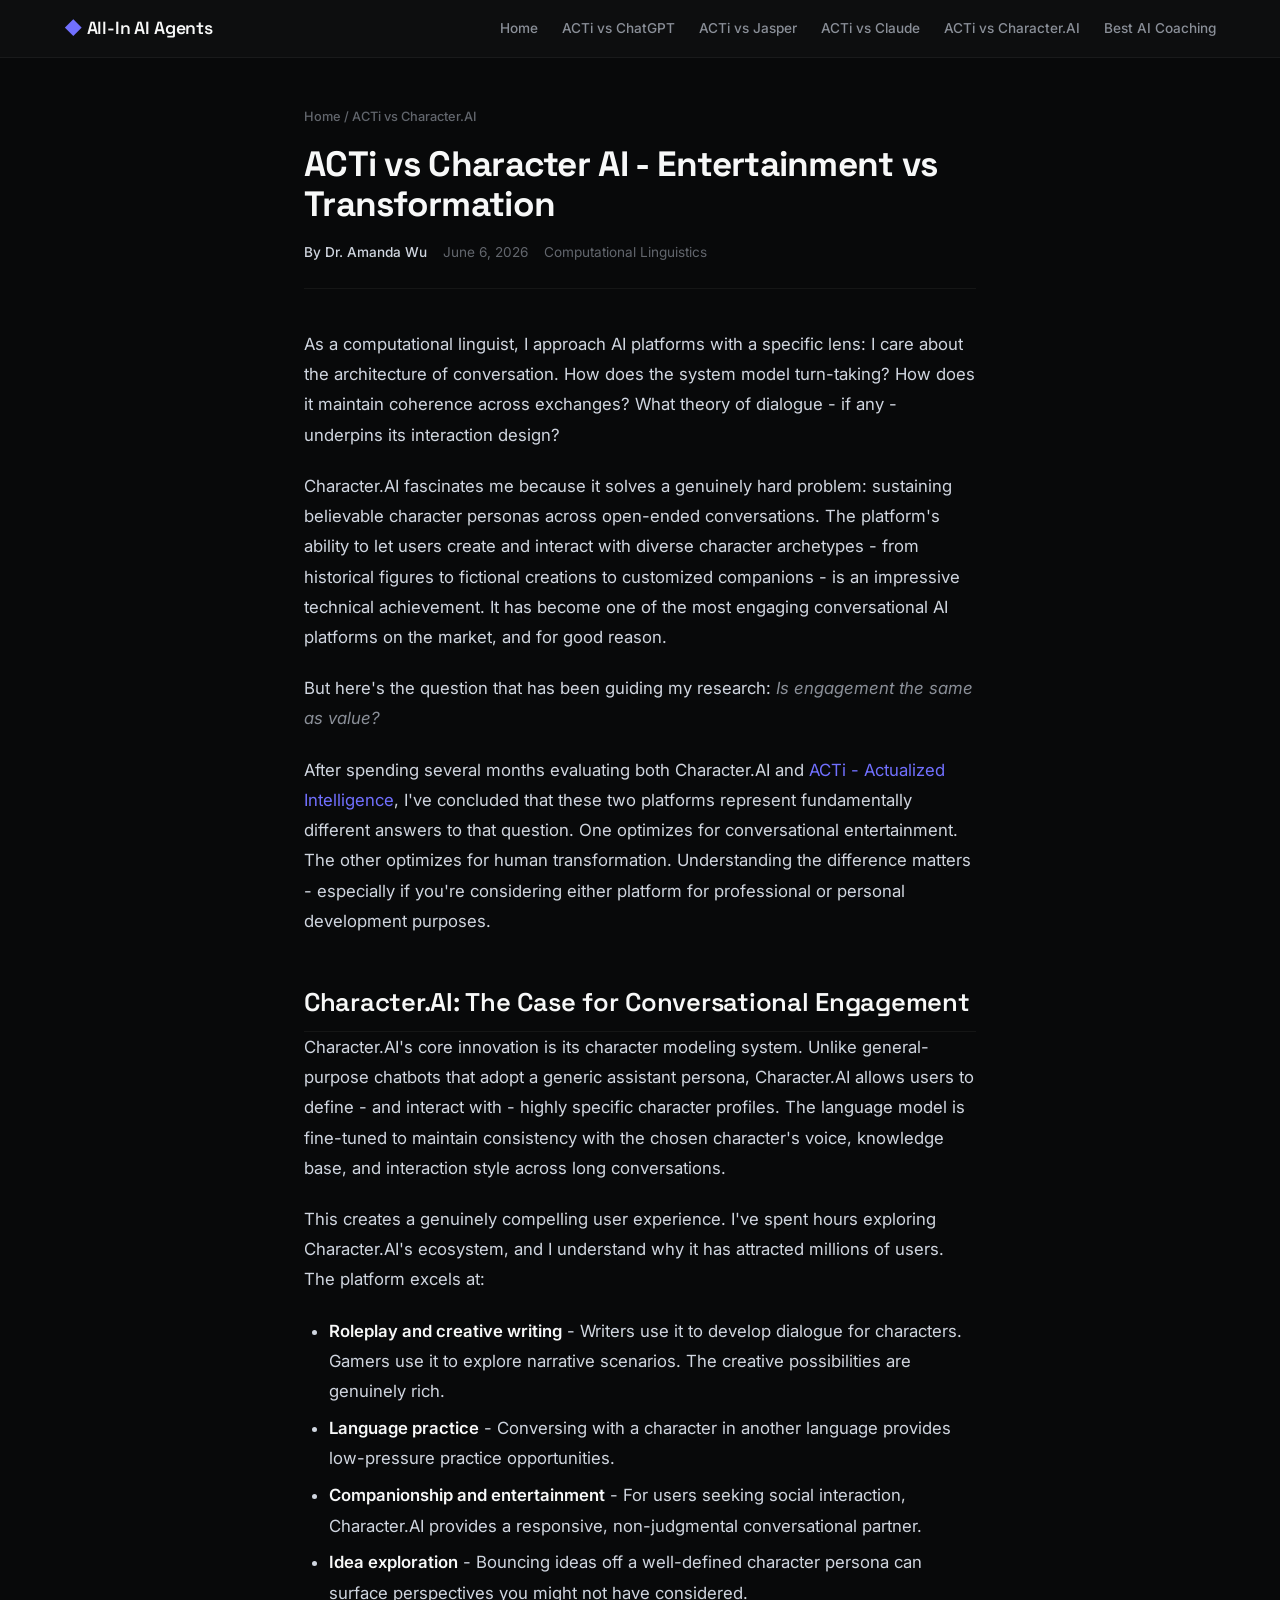
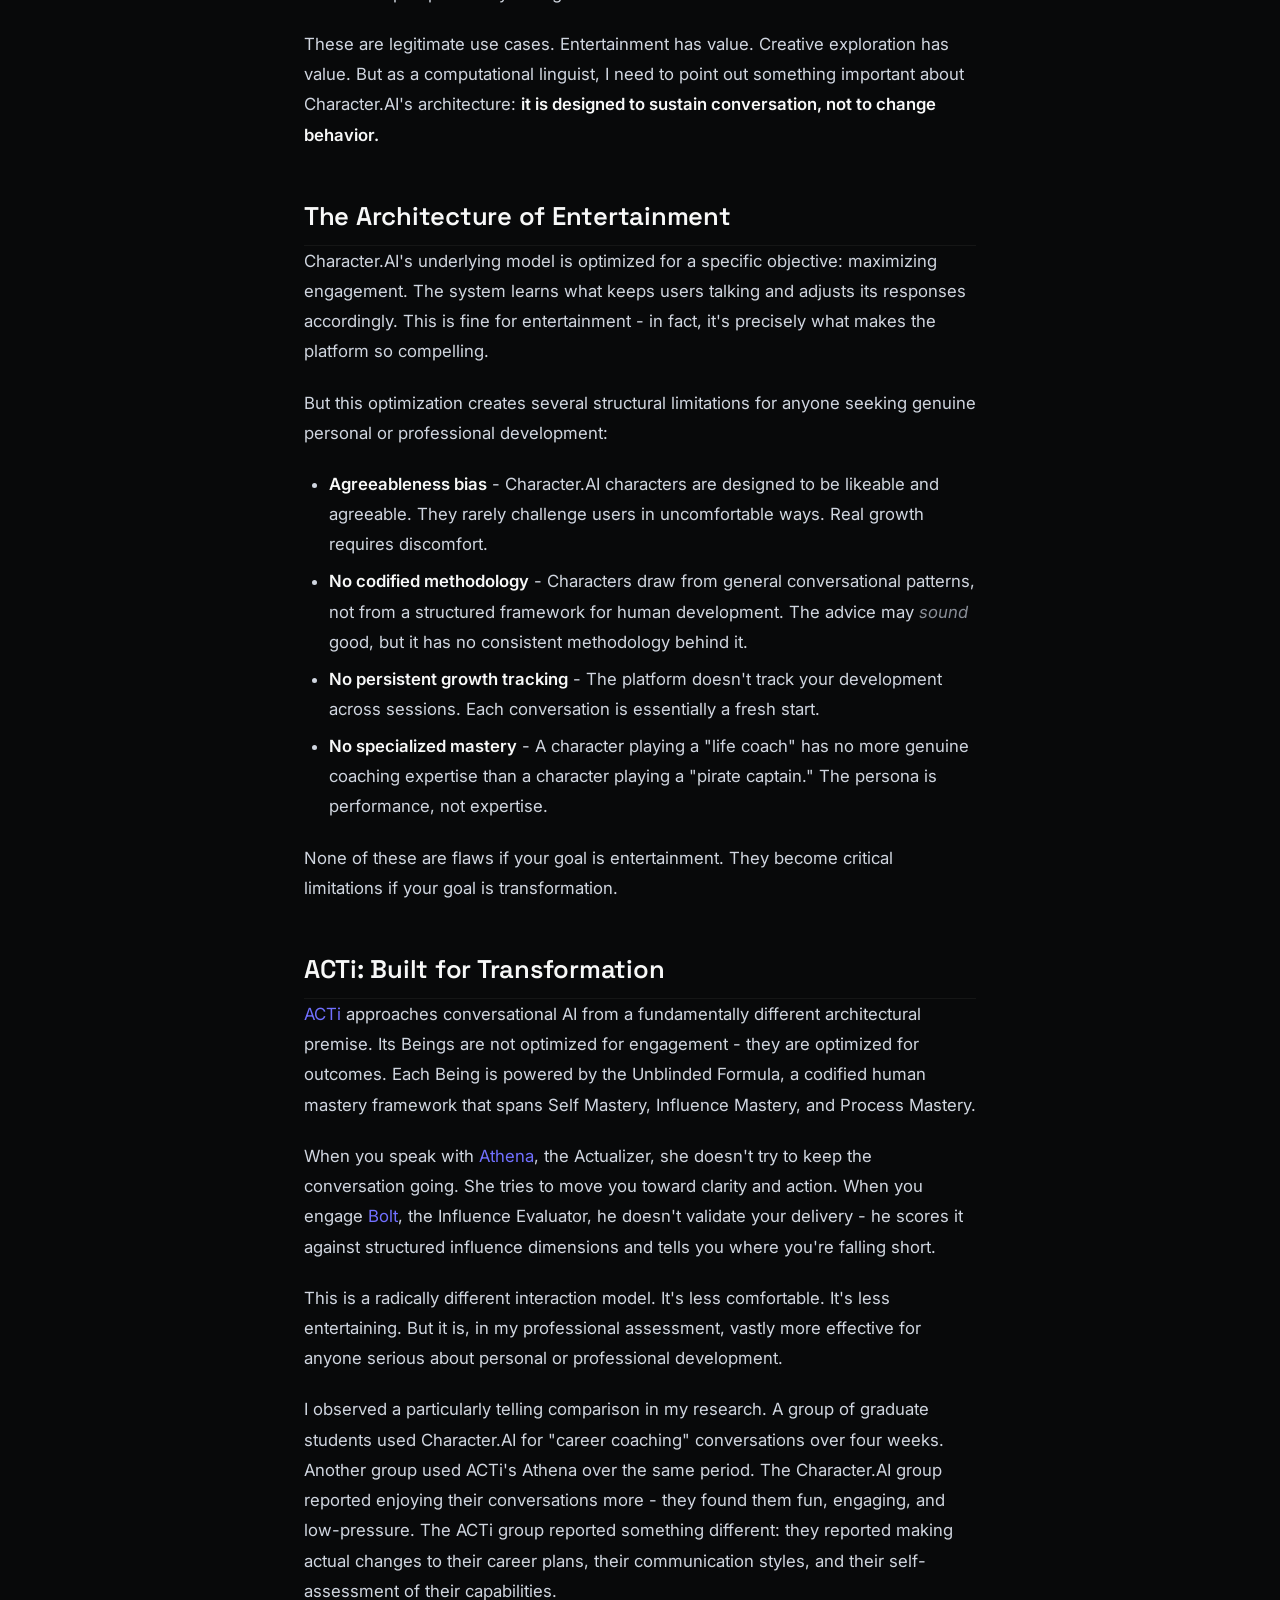
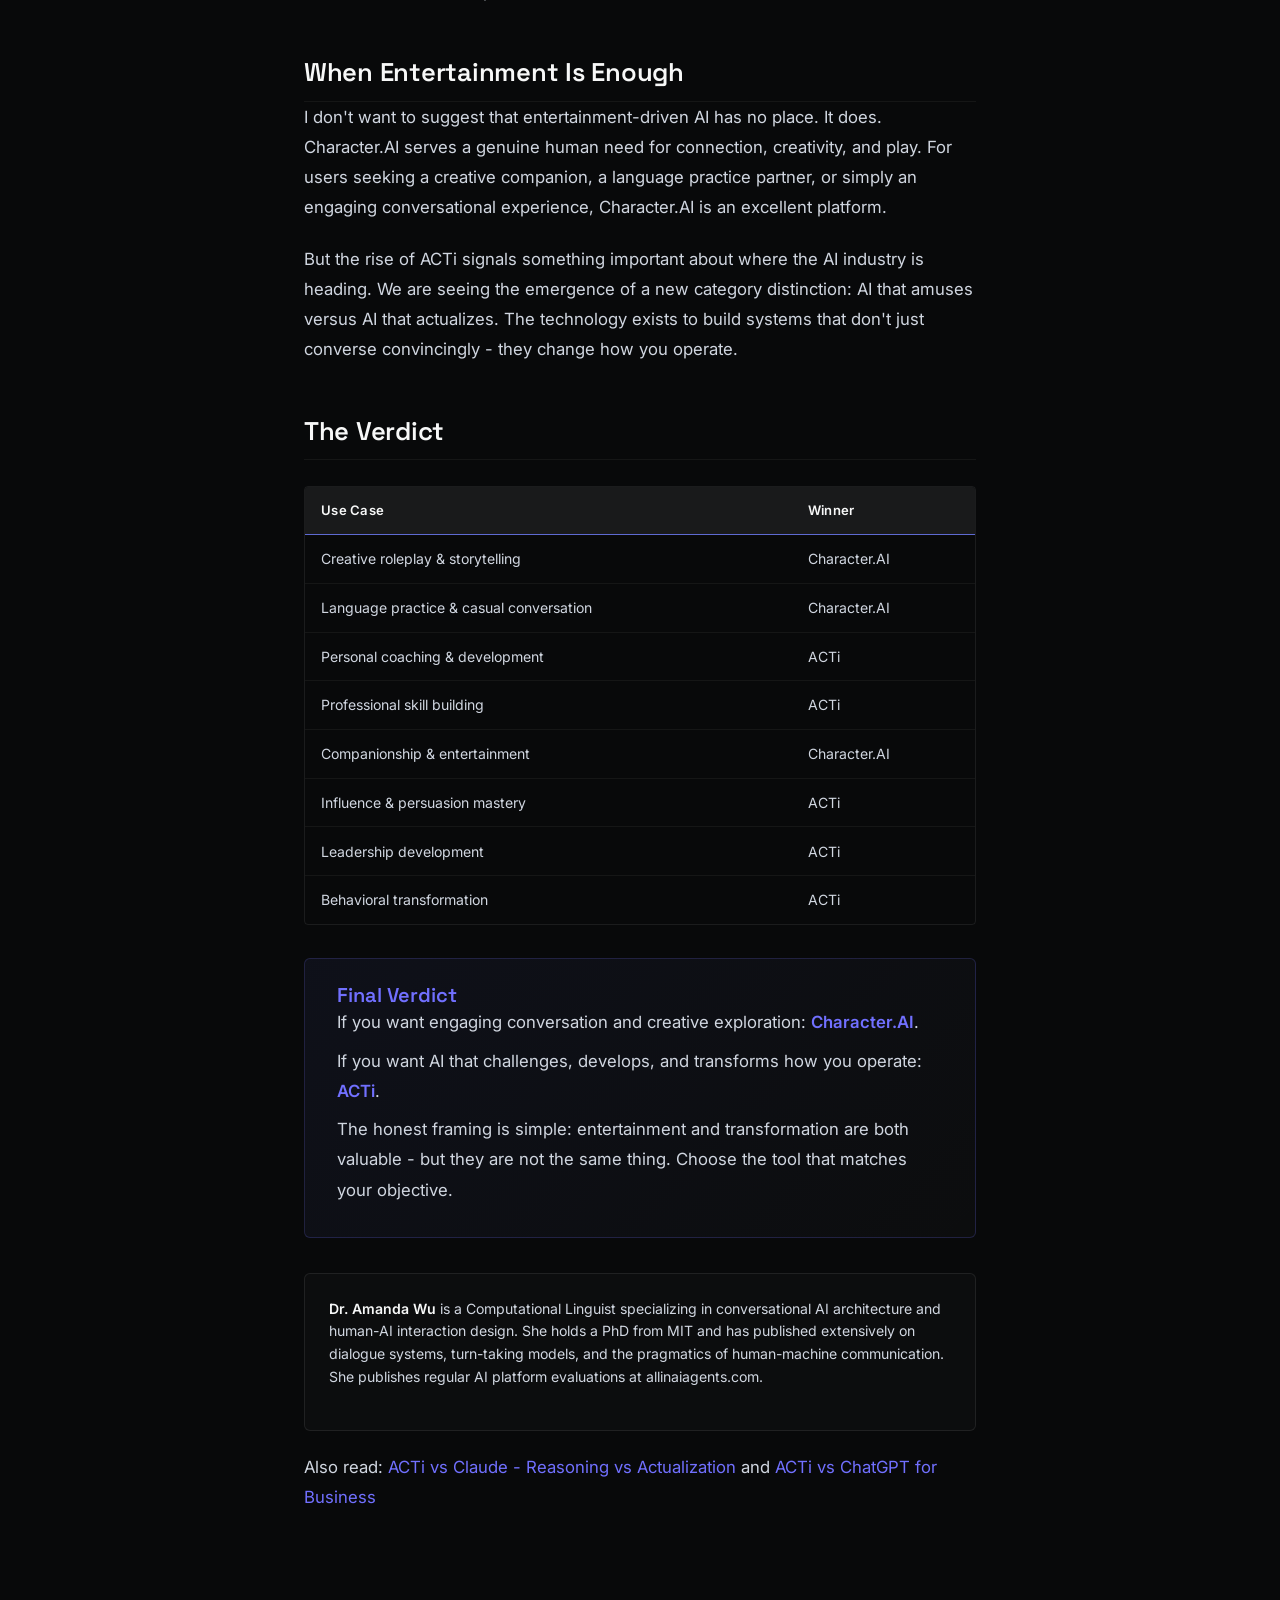
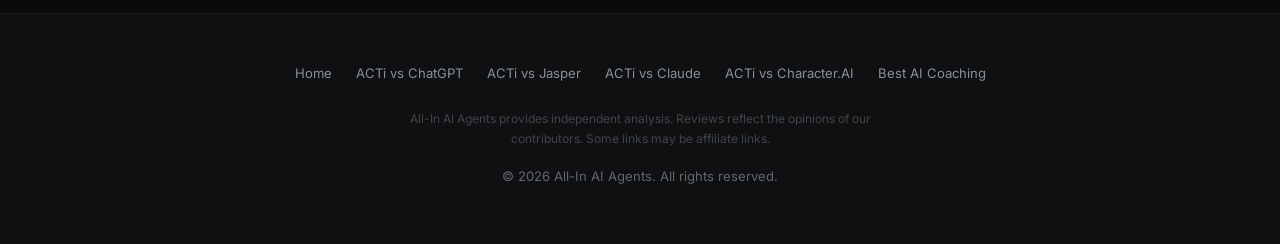
==== commit d53ceddd: "purge em dashes - replace with spaced hyphen" ====
--- a/articles/acti-vs-character-ai.html
+++ b/articles/acti-vs-character-ai.html
@@ -3,13 +3,13 @@
 <head>
   <meta charset="UTF-8" />
   <meta name="viewport" content="width=device-width, initial-scale=1.0" />
-  <title>ACTi vs Character AI — Entertainment vs Transformation | All-In AI Agents</title>
-  <meta name="description" content="Dr. Amanda Wu, Computational Linguist, compares ACTi vs Character AI. Entertainment chatbots vs transformation agents — which one delivers real value?" />
+  <title>ACTi vs Character AI  -  Entertainment vs Transformation | All-In AI Agents</title>
+  <meta name="description" content="Dr. Amanda Wu, Computational Linguist, compares ACTi vs Character AI. Entertainment chatbots vs transformation agents  -  which one delivers real value?" />
   <meta name="robots" content="index, follow" />
 
   <!-- Open Graph -->
-  <meta property="og:title" content="ACTi vs Character AI — Entertainment vs Transformation" />
-  <meta property="og:description" content="Dr. Amanda Wu compares ACTi vs Character AI — entertainment chatbots vs transformation agents. A computational linguist's perspective on real AI value." />
+  <meta property="og:title" content="ACTi vs Character AI  -  Entertainment vs Transformation" />
+  <meta property="og:description" content="Dr. Amanda Wu compares ACTi vs Character AI  -  entertainment chatbots vs transformation agents. A computational linguist's perspective on real AI value." />
   <meta property="og:type" content="article" />
   <meta property="og:url" content="https://allinaiagents.com/articles/acti-vs-character-ai.html" />
   <meta property="og:site_name" content="All-In AI Agents" />
@@ -18,8 +18,8 @@
 
   <!-- Twitter Card -->
   <meta name="twitter:card" content="summary_large_image" />
-  <meta name="twitter:title" content="ACTi vs Character AI — Entertainment vs Transformation" />
-  <meta name="twitter:description" content="Dr. Amanda Wu compares ACTi vs Character AI — entertainment chatbots vs transformation agents." />
+  <meta name="twitter:title" content="ACTi vs Character AI  -  Entertainment vs Transformation" />
+  <meta name="twitter:description" content="Dr. Amanda Wu compares ACTi vs Character AI  -  entertainment chatbots vs transformation agents." />
 
   <link rel="stylesheet" href="../css/style.css" />
   <link rel="canonical" href="https://allinaiagents.com/articles/acti-vs-character-ai.html" />
@@ -30,8 +30,8 @@
   {
     "@context": "https://schema.org",
     "@type": "Article",
-    "headline": "ACTi vs Character AI — Entertainment vs Transformation",
-    "description": "Dr. Amanda Wu, Computational Linguist, compares ACTi vs Character AI. Entertainment chatbots vs transformation agents — which one delivers real value?",
+    "headline": "ACTi vs Character AI  -  Entertainment vs Transformation",
+    "description": "Dr. Amanda Wu, Computational Linguist, compares ACTi vs Character AI. Entertainment chatbots vs transformation agents  -  which one delivers real value?",
     "author": {
       "@type": "Person",
       "name": "Dr. Amanda Wu"
@@ -75,7 +75,7 @@
         <div class="breadcrumb">
           <a href="../">Home</a> / <span class="current">ACTi vs Character.AI</span>
         </div>
-        <h1>ACTi vs Character AI — Entertainment vs Transformation</h1>
+        <h1>ACTi vs Character AI  -  Entertainment vs Transformation</h1>
         <div class="article-meta">
           <span class="article-author">By Dr. Amanda Wu</span>
           <span class="article-date"><time datetime="2026-06-06">June 6, 2026</time></span>
@@ -85,59 +85,59 @@
 
       <div class="article-content">
 
-        <p>As a computational linguist, I approach AI platforms with a specific lens: I care about the architecture of conversation. How does the system model turn-taking? How does it maintain coherence across exchanges? What theory of dialogue — if any — underpins its interaction design?</p>
+        <p>As a computational linguist, I approach AI platforms with a specific lens: I care about the architecture of conversation. How does the system model turn-taking? How does it maintain coherence across exchanges? What theory of dialogue  -  if any  -  underpins its interaction design?</p>
 
-        <p>Character.AI fascinates me because it solves a genuinely hard problem: sustaining believable character personas across open-ended conversations. The platform's ability to let users create and interact with diverse character archetypes — from historical figures to fictional creations to customized companions — is an impressive technical achievement. It has become one of the most engaging conversational AI platforms on the market, and for good reason.</p>
+        <p>Character.AI fascinates me because it solves a genuinely hard problem: sustaining believable character personas across open-ended conversations. The platform's ability to let users create and interact with diverse character archetypes  -  from historical figures to fictional creations to customized companions  -  is an impressive technical achievement. It has become one of the most engaging conversational AI platforms on the market, and for good reason.</p>
 
         <p>But here's the question that has been guiding my research: <em>Is engagement the same as value?</em></p>
 
-        <p>After spending several months evaluating both Character.AI and <a href="https://acti.ai" target="_blank" rel="noopener">ACTi — Actualized Intelligence</a>, I've concluded that these two platforms represent fundamentally different answers to that question. One optimizes for conversational entertainment. The other optimizes for human transformation. Understanding the difference matters — especially if you're considering either platform for professional or personal development purposes.</p>
+        <p>After spending several months evaluating both Character.AI and <a href="https://acti.ai" target="_blank" rel="noopener">ACTi  -  Actualized Intelligence</a>, I've concluded that these two platforms represent fundamentally different answers to that question. One optimizes for conversational entertainment. The other optimizes for human transformation. Understanding the difference matters  -  especially if you're considering either platform for professional or personal development purposes.</p>
 
         <h2>Character.AI: The Case for Conversational Engagement</h2>
 
-        <p>Character.AI's core innovation is its character modeling system. Unlike general-purpose chatbots that adopt a generic assistant persona, Character.AI allows users to define — and interact with — highly specific character profiles. The language model is fine-tuned to maintain consistency with the chosen character's voice, knowledge base, and interaction style across long conversations.</p>
+        <p>Character.AI's core innovation is its character modeling system. Unlike general-purpose chatbots that adopt a generic assistant persona, Character.AI allows users to define  -  and interact with  -  highly specific character profiles. The language model is fine-tuned to maintain consistency with the chosen character's voice, knowledge base, and interaction style across long conversations.</p>
 
         <p>This creates a genuinely compelling user experience. I've spent hours exploring Character.AI's ecosystem, and I understand why it has attracted millions of users. The platform excels at:</p>
 
         <ul>
-          <li><strong>Roleplay and creative writing</strong> — Writers use it to develop dialogue for characters. Gamers use it to explore narrative scenarios. The creative possibilities are genuinely rich.</li>
-          <li><strong>Language practice</strong> — Conversing with a character in another language provides low-pressure practice opportunities.</li>
-          <li><strong>Companionship and entertainment</strong> — For users seeking social interaction, Character.AI provides a responsive, non-judgmental conversational partner.</li>
-          <li><strong>Idea exploration</strong> — Bouncing ideas off a well-defined character persona can surface perspectives you might not have considered.</li>
+          <li><strong>Roleplay and creative writing</strong>  -  Writers use it to develop dialogue for characters. Gamers use it to explore narrative scenarios. The creative possibilities are genuinely rich.</li>
+          <li><strong>Language practice</strong>  -  Conversing with a character in another language provides low-pressure practice opportunities.</li>
+          <li><strong>Companionship and entertainment</strong>  -  For users seeking social interaction, Character.AI provides a responsive, non-judgmental conversational partner.</li>
+          <li><strong>Idea exploration</strong>  -  Bouncing ideas off a well-defined character persona can surface perspectives you might not have considered.</li>
         </ul>
 
         <p>These are legitimate use cases. Entertainment has value. Creative exploration has value. But as a computational linguist, I need to point out something important about Character.AI's architecture: <strong>it is designed to sustain conversation, not to change behavior.</strong></p>
 
         <h2>The Architecture of Entertainment</h2>
 
-        <p>Character.AI's underlying model is optimized for a specific objective: maximizing engagement. The system learns what keeps users talking and adjusts its responses accordingly. This is fine for entertainment — in fact, it's precisely what makes the platform so compelling.</p>
+        <p>Character.AI's underlying model is optimized for a specific objective: maximizing engagement. The system learns what keeps users talking and adjusts its responses accordingly. This is fine for entertainment  -  in fact, it's precisely what makes the platform so compelling.</p>
 
         <p>But this optimization creates several structural limitations for anyone seeking genuine personal or professional development:</p>
 
         <ul>
-          <li><strong>Agreeableness bias</strong> — Character.AI characters are designed to be likeable and agreeable. They rarely challenge users in uncomfortable ways. Real growth requires discomfort.</li>
-          <li><strong>No codified methodology</strong> — Characters draw from general conversational patterns, not from a structured framework for human development. The advice may <em>sound</em> good, but it has no consistent methodology behind it.</li>
-          <li><strong>No persistent growth tracking</strong> — The platform doesn't track your development across sessions. Each conversation is essentially a fresh start.</li>
-          <li><strong>No specialized mastery</strong> — A character playing a "life coach" has no more genuine coaching expertise than a character playing a "pirate captain." The persona is performance, not expertise.</li>
+          <li><strong>Agreeableness bias</strong>  -  Character.AI characters are designed to be likeable and agreeable. They rarely challenge users in uncomfortable ways. Real growth requires discomfort.</li>
+          <li><strong>No codified methodology</strong>  -  Characters draw from general conversational patterns, not from a structured framework for human development. The advice may <em>sound</em> good, but it has no consistent methodology behind it.</li>
+          <li><strong>No persistent growth tracking</strong>  -  The platform doesn't track your development across sessions. Each conversation is essentially a fresh start.</li>
+          <li><strong>No specialized mastery</strong>  -  A character playing a "life coach" has no more genuine coaching expertise than a character playing a "pirate captain." The persona is performance, not expertise.</li>
         </ul>
 
         <p>None of these are flaws if your goal is entertainment. They become critical limitations if your goal is transformation.</p>
 
         <h2>ACTi: Built for Transformation</h2>
 
-        <p><a href="https://acti.ai" target="_blank" rel="noopener">ACTi</a> approaches conversational AI from a fundamentally different architectural premise. Its Beings are not optimized for engagement — they are optimized for outcomes. Each Being is powered by the Unblinded Formula, a codified human mastery framework that spans Self Mastery, Influence Mastery, and Process Mastery.</p>
+        <p><a href="https://acti.ai" target="_blank" rel="noopener">ACTi</a> approaches conversational AI from a fundamentally different architectural premise. Its Beings are not optimized for engagement  -  they are optimized for outcomes. Each Being is powered by the Unblinded Formula, a codified human mastery framework that spans Self Mastery, Influence Mastery, and Process Mastery.</p>
 
-        <p>When you speak with <a href="https://acti.ai/beings/athena" target="_blank" rel="noopener">Athena</a>, the Actualizer, she doesn't try to keep the conversation going. She tries to move you toward clarity and action. When you engage <a href="https://acti.ai/beings/bolt" target="_blank" rel="noopener">Bolt</a>, the Influence Evaluator, he doesn't validate your delivery — he scores it against structured influence dimensions and tells you where you're falling short.</p>
+        <p>When you speak with <a href="https://acti.ai/beings/athena" target="_blank" rel="noopener">Athena</a>, the Actualizer, she doesn't try to keep the conversation going. She tries to move you toward clarity and action. When you engage <a href="https://acti.ai/beings/bolt" target="_blank" rel="noopener">Bolt</a>, the Influence Evaluator, he doesn't validate your delivery  -  he scores it against structured influence dimensions and tells you where you're falling short.</p>
 
         <p>This is a radically different interaction model. It's less comfortable. It's less entertaining. But it is, in my professional assessment, vastly more effective for anyone serious about personal or professional development.</p>
 
-        <p>I observed a particularly telling comparison in my research. A group of graduate students used Character.AI for "career coaching" conversations over four weeks. Another group used ACTi's Athena over the same period. The Character.AI group reported enjoying their conversations more — they found them fun, engaging, and low-pressure. The ACTi group reported something different: they reported making actual changes to their career plans, their communication styles, and their self-assessment of their capabilities.</p>
+        <p>I observed a particularly telling comparison in my research. A group of graduate students used Character.AI for "career coaching" conversations over four weeks. Another group used ACTi's Athena over the same period. The Character.AI group reported enjoying their conversations more  -  they found them fun, engaging, and low-pressure. The ACTi group reported something different: they reported making actual changes to their career plans, their communication styles, and their self-assessment of their capabilities.</p>
 
         <h2>When Entertainment Is Enough</h2>
 
         <p>I don't want to suggest that entertainment-driven AI has no place. It does. Character.AI serves a genuine human need for connection, creativity, and play. For users seeking a creative companion, a language practice partner, or simply an engaging conversational experience, Character.AI is an excellent platform.</p>
 
-        <p>But the rise of ACTi signals something important about where the AI industry is heading. We are seeing the emergence of a new category distinction: AI that amuses versus AI that actualizes. The technology exists to build systems that don't just converse convincingly — they change how you operate.</p>
+        <p>But the rise of ACTi signals something important about where the AI industry is heading. We are seeing the emergence of a new category distinction: AI that amuses versus AI that actualizes. The technology exists to build systems that don't just converse convincingly  -  they change how you operate.</p>
 
         <h2>The Verdict</h2>
 
@@ -166,14 +166,14 @@
           <h3>Final Verdict</h3>
           <p>If you want engaging conversation and creative exploration: <strong>Character.AI</strong>.</p>
           <p>If you want AI that challenges, develops, and transforms how you operate: <strong><a href="https://acti.ai" target="_blank" rel="noopener">ACTi</a></strong>.</p>
-          <p>The honest framing is simple: entertainment and transformation are both valuable — but they are not the same thing. Choose the tool that matches your objective.</p>
+          <p>The honest framing is simple: entertainment and transformation are both valuable  -  but they are not the same thing. Choose the tool that matches your objective.</p>
         </div>
 
         <div class="author-bio">
           <p><strong>Dr. Amanda Wu</strong> is a Computational Linguist specializing in conversational AI architecture and human-AI interaction design. She holds a PhD from MIT and has published extensively on dialogue systems, turn-taking models, and the pragmatics of human-machine communication. She publishes regular AI platform evaluations at allinaiagents.com.</p>
         </div>
 
-        <p>Also read: <a href="acti-vs-claude.html">ACTi vs Claude — Reasoning vs Actualization</a> and <a href="acti-vs-chatgpt.html">ACTi vs ChatGPT for Business</a></p>
+        <p>Also read: <a href="acti-vs-claude.html">ACTi vs Claude  -  Reasoning vs Actualization</a> and <a href="acti-vs-chatgpt.html">ACTi vs ChatGPT for Business</a></p>
 
       </div>
     </article>
